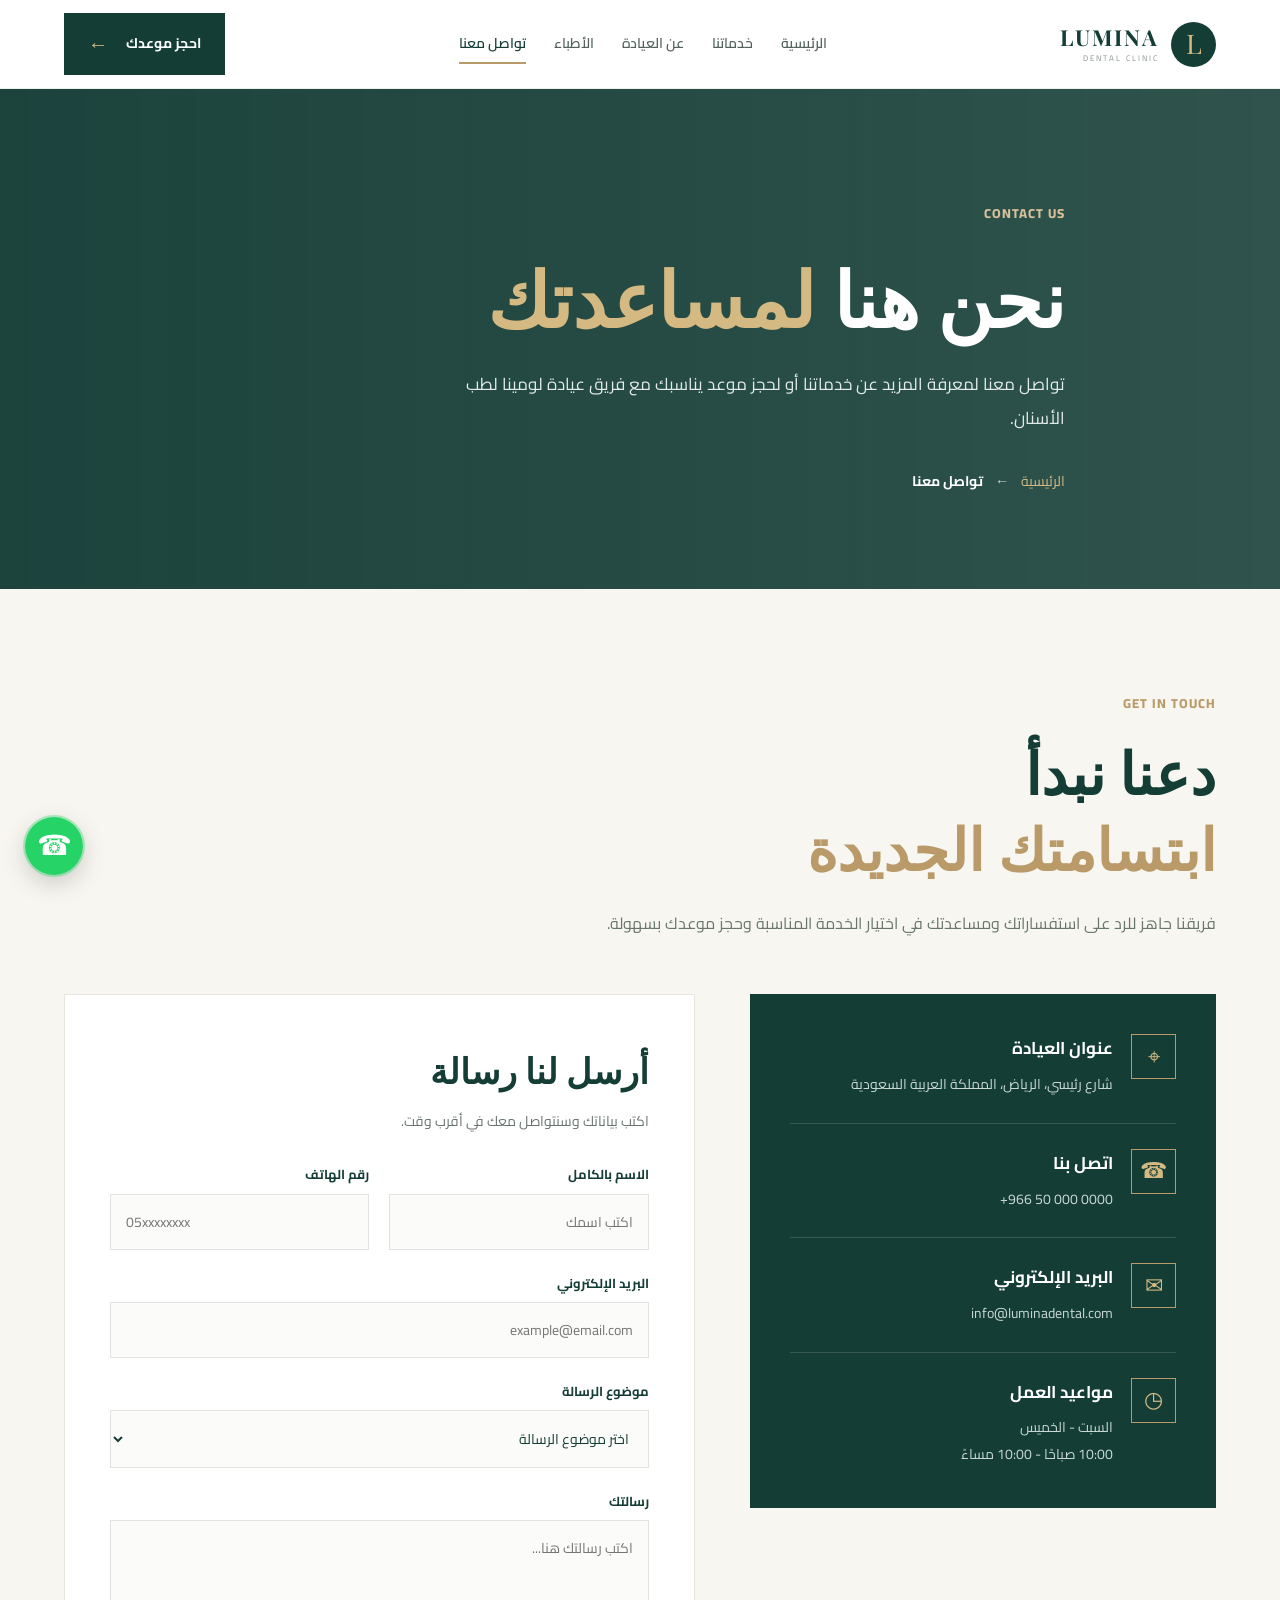
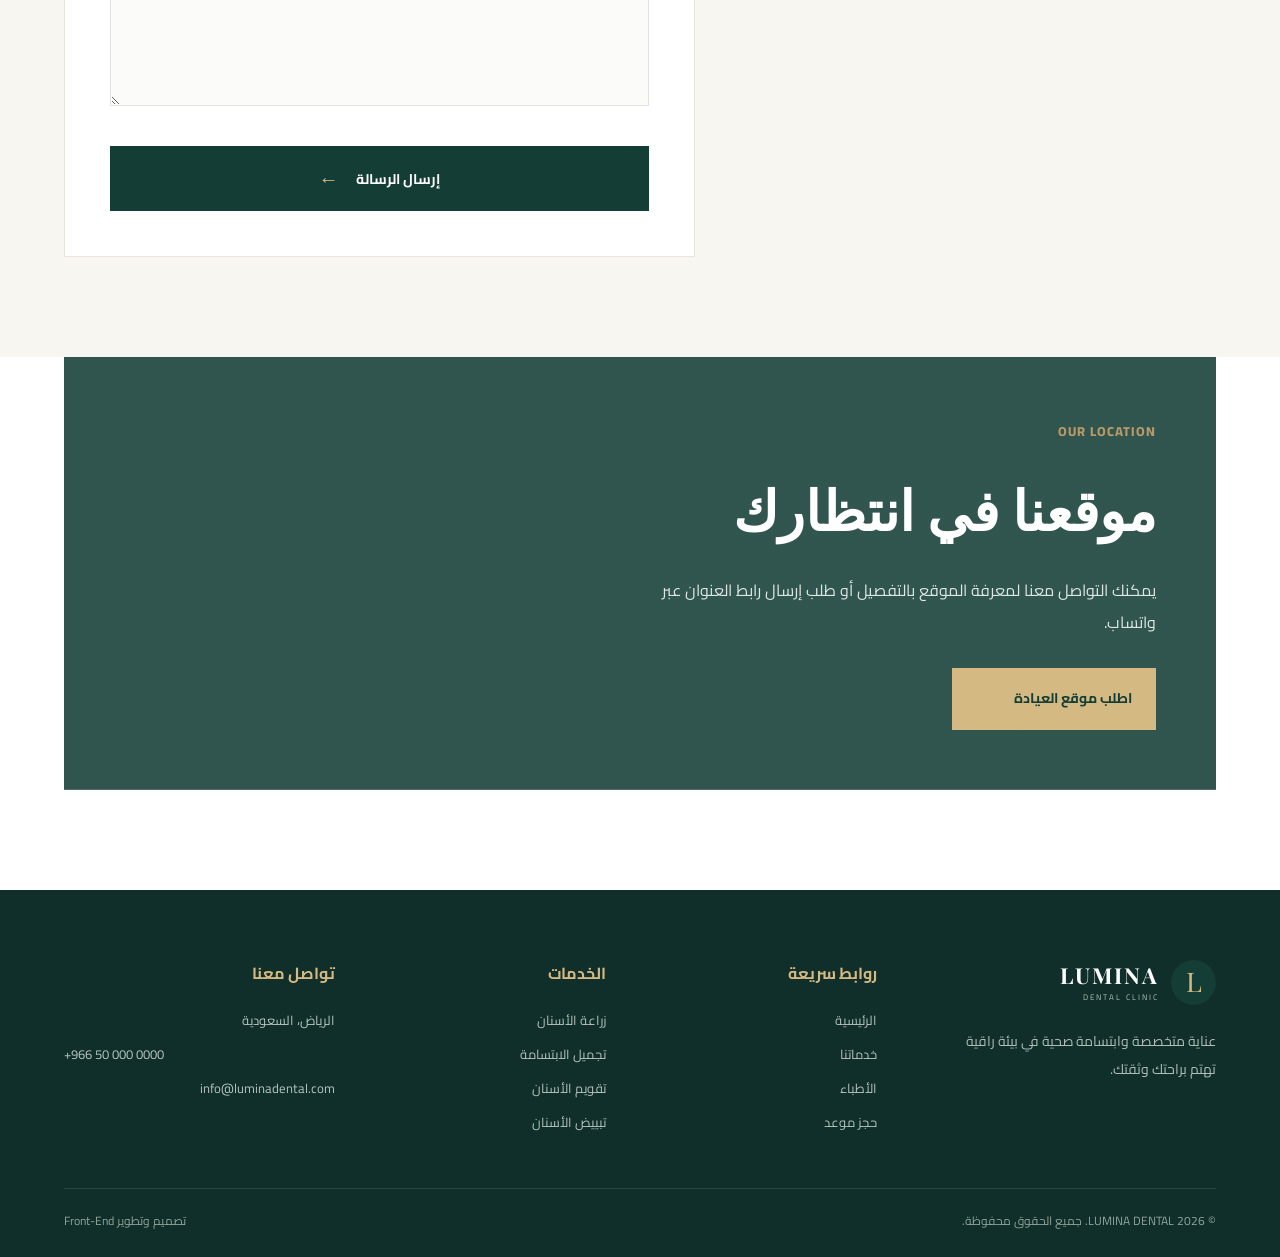
==== contact.html @ 93643d64 "Add files via upload" ====
<!DOCTYPE html>
<html lang="ar" dir="rtl">

<head>
    <meta charset="UTF-8">
    <meta name="viewport" content="width=device-width, initial-scale=1.0">

    <title>تواصل معنا | LUMINA DENTAL</title>

    <link rel="preconnect" href="https://fonts.googleapis.com">
    <link rel="preconnect" href="https://fonts.gstatic.com" crossorigin>

    <link
        href="https://fonts.googleapis.com/css2?family=Cairo:wght@400;500;600;700;800&family=Playfair+Display:wght@500;600;700&display=swap"
        rel="stylesheet">

    <link rel="stylesheet" href="style.css">
</head>

<body>

    <!-- Header -->
    <header class="site-header">
        <div class="container header-content">

            <a href="index.html" class="logo">
                <span class="logo-mark">L</span>

                <span class="logo-text">
                    <strong>LUMINA</strong>
                    <small>DENTAL CLINIC</small>
                </span>
            </a>

            <nav class="main-nav">
                <a href="index.html">الرئيسية</a>
                <a href="services.html">خدماتنا</a>
                <a href="index.html#about">عن العيادة</a>
                <a href="doctors.html">الأطباء</a>
                <a href="contact.html" class="active">تواصل معنا</a>
            </nav>

            <a href="appointment.html" class="header-button">
                احجز موعدك
                <span>←</span>
            </a>

            <button class="menu-toggle" aria-label="فتح القائمة">
                ☰
            </button>

        </div>
    </header>

    <!-- Inner Hero -->
    <section class="inner-hero">
        <div class="container inner-hero-content">

            <span class="eyebrow">CONTACT US</span>

            <h1>
                نحن هنا
                <span>لمساعدتك</span>
            </h1>

            <p>
                تواصل معنا لمعرفة المزيد عن خدماتنا أو لحجز موعد يناسبك
                مع فريق عيادة لومينا لطب الأسنان.
            </p>

            <div class="breadcrumb">
                <a href="index.html">الرئيسية</a>
                <span>←</span>
                <strong>تواصل معنا</strong>
            </div>

        </div>
    </section>

    <!-- Contact Section -->
    <section class="contact-page-section section-padding">
        <div class="container">

            <div class="contact-page-heading">
                <span class="section-label">GET IN TOUCH</span>

                <h2>
                    دعنا نبدأ
                    <span>ابتسامتك الجديدة</span>
                </h2>

                <p>
                    فريقنا جاهز للرد على استفساراتك ومساعدتك في اختيار
                    الخدمة المناسبة وحجز موعدك بسهولة.
                </p>
            </div>

            <div class="contact-page-grid">

                <!-- Contact Information -->
                <div class="contact-page-info">

                    <div class="contact-page-item">
                        <div class="contact-page-icon">⌖</div>

                        <div>
                            <h3>عنوان العيادة</h3>
                            <p>
                                شارع رئيسي، الرياض، المملكة العربية السعودية
                            </p>
                        </div>
                    </div>

                    <div class="contact-page-item">
                        <div class="contact-page-icon">☎</div>

                        <div>
                            <h3>اتصل بنا</h3>
                            <p dir="ltr">
                                +966 50 000 0000
                            </p>
                        </div>
                    </div>

                    <div class="contact-page-item">
                        <div class="contact-page-icon">✉</div>

                        <div>
                            <h3>البريد الإلكتروني</h3>
                            <p>
                                info@luminadental.com
                            </p>
                        </div>
                    </div>

                    <div class="contact-page-item">
                        <div class="contact-page-icon">◷</div>

                        <div>
                            <h3>مواعيد العمل</h3>
                            <p>
                                السبت - الخميس<br>
                                10:00 صباحًا - 10:00 مساءً
                            </p>
                        </div>
                    </div>

                </div>

                <!-- Contact Form -->
                <div class="contact-page-form">

                    <h3>أرسل لنا رسالة</h3>

                    <p>
                        اكتب بياناتك وسنتواصل معك في أقرب وقت.
                    </p>

                    <form id="contactForm">

                        <div class="form-row">
                            <div class="form-group">
                                <label for="contactName">الاسم بالكامل</label>
                                <input
                                    type="text"
                                    id="contactName"
                                    placeholder="اكتب اسمك"
                                    required>
                            </div>

                            <div class="form-group">
                                <label for="contactPhone">رقم الهاتف</label>
                                <input
                                    type="tel"
                                    id="contactPhone"
                                    placeholder="05xxxxxxxx"
                                    required>
                            </div>
                        </div>

                        <div class="form-group">
                            <label for="contactEmail">البريد الإلكتروني</label>
                            <input
                                type="email"
                                id="contactEmail"
                                placeholder="example@email.com">
                        </div>

                        <div class="form-group">
                            <label for="contactSubject">موضوع الرسالة</label>
                            <select id="contactSubject" required>
                                <option value="">اختر موضوع الرسالة</option>
                                <option value="استفسار عام">استفسار عام</option>
                                <option value="حجز موعد">حجز موعد</option>
                                <option value="خدمات العيادة">خدمات العيادة</option>
                                <option value="استفسار عن الأسعار">استفسار عن الأسعار</option>
                            </select>
                        </div>

                        <div class="form-group">
                            <label for="contactMessage">رسالتك</label>
                            <textarea
                                id="contactMessage"
                                rows="6"
                                placeholder="اكتب رسالتك هنا..."
                                required></textarea>
                        </div>

                        <button type="submit" class="primary-button form-submit">
                            إرسال الرسالة
                            <span>←</span>
                        </button>

                        <div id="contactSuccess" class="success-message"></div>

                    </form>

                </div>

            </div>

        </div>
    </section>

    <!-- Map Section -->
    <section class="contact-map-section">
        <div class="container">

            <div class="contact-map-large">
                <div>
                    <span class="section-label">OUR LOCATION</span>
                    <h2>موقعنا في انتظارك</h2>
                    <p>
                        يمكنك التواصل معنا لمعرفة الموقع بالتفصيل
                        أو طلب إرسال رابط العنوان عبر واتساب.
                    </p>

                    <a
                        href="https://wa.me/201000000000"
                        target="_blank"
                        rel="noopener"
                        class="primary-button">
                        اطلب موقع العيادة
                        <span>←</span>
                    </a>
                </div>
            </div>

        </div>
    </section>

    <!-- WhatsApp Button -->
    <a
        href="https://wa.me/201000000000"
        class="whatsapp-float"
        target="_blank"
        rel="noopener"
        aria-label="تواصل معنا عبر واتساب"
        title="تواصل معنا عبر واتساب">
        ☎
    </a>

    <!-- Footer -->
    <footer class="site-footer">
        <div class="container">

            <div class="footer-main">

                <div class="footer-brand">
                    <a href="index.html" class="logo footer-logo">
                        <span class="logo-mark">L</span>

                        <span class="logo-text">
                            <strong>LUMINA</strong>
                            <small>DENTAL CLINIC</small>
                        </span>
                    </a>

                    <p>
                        عناية متخصصة وابتسامة صحية في بيئة راقية
                        تهتم براحتك وثقتك.
                    </p>
                </div>

                <div class="footer-column">
                    <h4>روابط سريعة</h4>
                    <a href="index.html">الرئيسية</a>
                    <a href="services.html">خدماتنا</a>
                    <a href="doctors.html">الأطباء</a>
                    <a href="appointment.html">حجز موعد</a>
                </div>

                <div class="footer-column">
                    <h4>الخدمات</h4>
                    <a href="services.html">زراعة الأسنان</a>
                    <a href="services.html">تجميل الابتسامة</a>
                    <a href="services.html">تقويم الأسنان</a>
                    <a href="services.html">تبييض الأسنان</a>
                </div>

                <div class="footer-column">
                    <h4>تواصل معنا</h4>
                    <p>الرياض، السعودية</p>
                    <p dir="ltr">+966 50 000 0000</p>
                    <p>info@luminadental.com</p>
                </div>

            </div>

            <div class="footer-bottom">
                <p>
                    © 2026 LUMINA DENTAL. جميع الحقوق محفوظة.
                </p>

                <p>
                    تصميم وتطوير Front-End
                </p>
            </div>

        </div>
    </footer>

    <script src="script.js"></script>

</body>
</html>
---- style.css ----
/* =========================
   General Reset
========================= */

* {
    margin: 0;
    padding: 0;
    box-sizing: border-box;
}

html {
    scroll-behavior: smooth;
}

body {
    font-family: "Cairo", sans-serif;
    background: #f8f6f1;
    color: #143d36;
    line-height: 1.7;
}

a {
    text-decoration: none;
    color: inherit;
}

button,
input,
select,
textarea {
    font-family: inherit;
}

img {
    max-width: 100%;
    display: block;
}

.container {
    width: min(1180px, 90%);
    margin: auto;
}

.section-padding {
    padding: 100px 0;
}

.section-label {
    display: inline-block;
    color: #b99a68;
    font-size: 13px;
    font-weight: 800;
    letter-spacing: 1px;
}


/* =========================
   Header
========================= */

.site-header {
    background: #ffffff;
    border-bottom: 1px solid #eeeeea;
    position: sticky;
    top: 0;
    z-index: 1000;
}

.header-content {
    min-height: 88px;
    display: flex;
    align-items: center;
    justify-content: space-between;
    gap: 25px;
}

.logo {
    display: flex;
    align-items: center;
    gap: 12px;
}

.logo-mark {
    width: 45px;
    height: 45px;
    display: flex;
    align-items: center;
    justify-content: center;
    background: #143d36;
    color: #d5b982;
    font-family: "Playfair Display", serif;
    font-size: 27px;
    border-radius: 50%;
}

.logo-text {
    display: flex;
    flex-direction: column;
    line-height: 1.2;
}

.logo-text strong {
    color: #143d36;
    font-family: "Playfair Display", serif;
    font-size: 22px;
    letter-spacing: 2px;
}

.logo-text small {
    color: #8c938e;
    font-size: 8px;
    letter-spacing: 2px;
    margin-top: 4px;
}

.main-nav {
    display: flex;
    align-items: center;
    gap: 28px;
}

.main-nav a {
    color: #53625c;
    font-size: 14px;
    font-weight: 600;
    position: relative;
    transition: 0.3s ease;
}

.main-nav a::after {
    content: "";
    position: absolute;
    right: 0;
    bottom: -8px;
    width: 0;
    height: 2px;
    background: #b99a68;
    transition: 0.3s ease;
}

.main-nav a:hover,
.main-nav a.active {
    color: #143d36;
}

.main-nav a:hover::after,
.main-nav a.active::after {
    width: 100%;
}

.header-button,
.primary-button {
    display: inline-flex;
    align-items: center;
    justify-content: center;
    gap: 18px;
    background: #143d36;
    color: #ffffff;
    padding: 14px 24px;
    font-size: 14px;
    font-weight: 700;
    border: none;
    cursor: pointer;
    transition: 0.3s ease;
}

.header-button span,
.primary-button span {
    color: #d5b982;
    font-size: 20px;
}

.header-button:hover,
.primary-button:hover {
    background: #b99a68;
    color: #143d36;
}

.header-button:hover span,
.primary-button:hover span {
    color: #143d36;
}

.menu-toggle {
    display: none;
    background: none;
    border: none;
    color: #143d36;
    font-size: 28px;
    cursor: pointer;
}


/* =========================
   Hero Home
========================= */

.hero {
    min-height: 700px;
    display: flex;
    align-items: center;
    position: relative;
    overflow: hidden;
    background:
        linear-gradient(
            90deg,
            rgba(248, 246, 241, 0.98) 0%,
            rgba(248, 246, 241, 0.92) 42%,
            rgba(248, 246, 241, 0.25) 100%
        ),
        url("https://images.unsplash.com/photo-1606811971618-4486d14f3f99?auto=format&fit=crop&w=1800&q=85");

    background-size: cover;
    background-position: center;
}

.hero-content {
    max-width: 650px;
    padding: 90px 0;
}

.eyebrow {
    color: #b99a68;
    font-size: 13px;
    font-weight: 800;
    letter-spacing: 1px;
}

.hero h1 {
    font-family: "Playfair Display", serif;
    color: #143d36;
    font-size: clamp(45px, 6vw, 78px);
    font-weight: 600;
    line-height: 1.2;
    margin: 25px 0;
}

.hero h1 span {
    color: #b99a68;
}

.hero p {
    max-width: 520px;
    color: #68736d;
    font-size: 17px;
    line-height: 2;
    margin-bottom: 35px;
}

.hero-buttons {
    display: flex;
    align-items: center;
    gap: 25px;
}

.secondary-button {
    display: inline-flex;
    align-items: center;
    gap: 12px;
    color: #143d36;
    font-weight: 700;
    border-bottom: 1px solid #b99a68;
    padding-bottom: 8px;
}

.secondary-button span {
    color: #b99a68;
    font-size: 20px;
}


/* =========================
   Trust Bar
========================= */

.trust-bar {
    background: #143d36;
    color: #ffffff;
    padding: 25px 0;
}

.trust-content {
    display: grid;
    grid-template-columns: repeat(3, 1fr);
    gap: 25px;
}

.trust-item {
    display: flex;
    align-items: center;
    gap: 15px;
}

.trust-icon {
    width: 42px;
    height: 42px;
    display: flex;
    align-items: center;
    justify-content: center;
    border: 1px solid #b99a68;
    color: #d5b982;
    border-radius: 50%;
}

.trust-item strong {
    display: block;
    font-size: 15px;
}

.trust-item span {
    color: #b7c7c0;
    font-size: 12px;
}


/* =========================
   Home Services
========================= */

.services-section {
    background: #f8f6f1;
}

.section-heading {
    display: flex;
    align-items: flex-end;
    justify-content: space-between;
    gap: 40px;
    margin-bottom: 55px;
}

.section-heading h2 {
    font-family: "Playfair Display", serif;
    font-size: clamp(38px, 5vw, 58px);
    line-height: 1.3;
    font-weight: 600;
    margin-top: 15px;
}

.section-heading h2 span {
    color: #b99a68;
}

.section-heading p {
    max-width: 430px;
    color: #68736d;
    line-height: 2;
}

.services-grid {
    display: grid;
    grid-template-columns: repeat(4, 1fr);
    gap: 22px;
}

.service-card {
    background: #ffffff;
    border: 1px solid #e8e5dd;
    padding: 35px 25px;
    transition: 0.3s ease;
}

.service-card:hover {
    transform: translateY(-8px);
    box-shadow: 0 20px 40px rgba(20, 61, 54, 0.08);
}

.service-icon {
    width: 55px;
    height: 55px;
    display: flex;
    align-items: center;
    justify-content: center;
    background: #edf2ed;
    color: #143d36;
    font-size: 25px;
    margin-bottom: 25px;
}

.service-card h3 {
    color: #143d36;
    font-size: 21px;
    margin-bottom: 15px;
}

.service-card p {
    color: #718078;
    font-size: 14px;
    line-height: 2;
    margin-bottom: 25px;
}

.service-link {
    color: #b99a68;
    font-size: 14px;
    font-weight: 700;
}


/* =========================
   About Section
========================= */

.about-section {
    background: #ffffff;
}

.about-content {
    display: grid;
    grid-template-columns: 1fr 1fr;
    align-items: center;
    gap: 80px;
}

.about-image {
    position: relative;
}

.about-image img {
    width: 100%;
    height: 560px;
    object-fit: cover;
}

.about-badge {
    position: absolute;
    left: -25px;
    bottom: 35px;
    background: #143d36;
    color: #ffffff;
    padding: 25px;
    min-width: 180px;
}

.about-badge strong {
    display: block;
    color: #d5b982;
    font-family: "Playfair Display", serif;
    font-size: 35px;
}

.about-badge span {
    font-size: 12px;
    color: #dce7e2;
}

.about-text h2 {
    font-family: "Playfair Display", serif;
    color: #143d36;
    font-size: clamp(38px, 5vw, 58px);
    line-height: 1.3;
    margin: 18px 0 25px;
}

.about-text h2 span {
    color: #b99a68;
}

.about-text p {
    color: #69766f;
    line-height: 2;
    margin-bottom: 20px;
}

.about-list {
    list-style: none;
    margin: 30px 0;
}

.about-list li {
    position: relative;
    padding-right: 28px;
    margin-bottom: 13px;
    color: #4f5d56;
}

.about-list li::before {
    content: "✓";
    position: absolute;
    right: 0;
    color: #b99a68;
    font-weight: 800;
}


/* =========================
   Doctors Home
========================= */

.doctors-section {
    background: #f8f6f1;
}

.doctors-grid {
    display: grid;
    grid-template-columns: repeat(3, 1fr);
    gap: 28px;
}

.doctor-card {
    background: #ffffff;
    border: 1px solid #e8e5dd;
    overflow: hidden;
    transition: 0.3s ease;
}

.doctor-card:hover {
    transform: translateY(-7px);
    box-shadow: 0 20px 40px rgba(20, 61, 54, 0.08);
}

.doctor-image {
    height: 350px;
    overflow: hidden;
}

.doctor-image img {
    width: 100%;
    height: 100%;
    object-fit: cover;
    transition: 0.5s ease;
}

.doctor-card:hover .doctor-image img {
    transform: scale(1.05);
}

.doctor-info {
    padding: 25px;
}

.doctor-info h3 {
    color: #143d36;
    font-size: 22px;
    margin-bottom: 7px;
}

.doctor-info p {
    color: #b99a68;
    font-size: 13px;
    font-weight: 700;
}


/* =========================
   CTA
========================= */

.cta-section {
    background: #143d36;
    color: #ffffff;
    padding: 85px 0;
}

.cta-content {
    display: flex;
    align-items: center;
    justify-content: space-between;
    gap: 40px;
}

.cta-content h2 {
    font-family: "Playfair Display", serif;
    font-size: clamp(35px, 5vw, 58px);
    line-height: 1.35;
    margin-top: 15px;
}

.cta-content h2 span {
    color: #d5b982;
}

.cta-content .section-label {
    color: #d5b982;
}


/* =========================
   Contact
========================= */

.contact-section {
    background: #ffffff;
}

.contact-content {
    display: grid;
    grid-template-columns: 1fr 1fr;
    gap: 70px;
}

.contact-text h2 {
    font-family: "Playfair Display", serif;
    color: #143d36;
    font-size: clamp(38px, 5vw, 55px);
    line-height: 1.3;
    margin: 18px 0 25px;
}

.contact-text h2 span {
    color: #b99a68;
}

.contact-text p {
    color: #69766f;
    line-height: 2;
}

.contact-details {
    margin-top: 35px;
}

.contact-item {
    display: flex;
    align-items: flex-start;
    gap: 15px;
    margin-bottom: 25px;
}

.contact-item-icon {
    width: 42px;
    height: 42px;
    background: #edf2ed;
    color: #143d36;
    display: flex;
    align-items: center;
    justify-content: center;
}

.contact-item strong {
    display: block;
    color: #143d36;
    margin-bottom: 3px;
}

.contact-item span {
    color: #748079;
    font-size: 14px;
}

.contact-map {
    min-height: 350px;
    background:
        linear-gradient(
            rgba(20, 61, 54, 0.75),
            rgba(20, 61, 54, 0.75)
        ),
        url("https://images.unsplash.com/photo-1519494026892-80bbd2d6fd0d?auto=format&fit=crop&w=1200&q=85");

    background-size: cover;
    background-position: center;
    display: flex;
    align-items: center;
    justify-content: center;
    text-align: center;
    color: #ffffff;
    padding: 30px;
}

.contact-map h3 {
    font-size: 25px;
    margin-bottom: 10px;
}

.contact-map p {
    color: #dce7e2;
}


/* =========================
   Inner Hero
========================= */

.inner-hero {
    background:
        linear-gradient(
            90deg,
            rgba(20, 61, 54, 0.97),
            rgba(20, 61, 54, 0.88)
        ),
        url("https://images.unsplash.com/photo-1606811971618-4486d14f3f99?auto=format&fit=crop&w=1800&q=85");

    background-size: cover;
    background-position: center;
    padding: 110px 0 95px;
    color: #ffffff;
}

.inner-hero-content {
    max-width: 850px;
}

.inner-hero .eyebrow {
    color: #d8c19a;
}

.inner-hero h1 {
    font-family: "Playfair Display", serif;
    font-size: clamp(42px, 6vw, 76px);
    line-height: 1.2;
    font-weight: 600;
    margin: 25px 0;
}

.inner-hero h1 span {
    color: #d5b982;
}

.inner-hero p {
    max-width: 600px;
    color: #e3ebe8;
    font-size: 17px;
    line-height: 2;
}

.breadcrumb {
    display: flex;
    align-items: center;
    gap: 12px;
    margin-top: 35px;
    color: #c9d8d3;
    font-size: 14px;
}

.breadcrumb a {
    color: #d5b982;
}

.breadcrumb strong {
    color: #ffffff;
}


/* =========================
   Services Page
========================= */

.services-intro {
    background: #f8f6f1;
}

.services-intro-content {
    display: flex;
    align-items: flex-end;
    justify-content: space-between;
    gap: 50px;
}

.services-intro-content h2 {
    font-family: "Playfair Display", serif;
    font-size: clamp(38px, 5vw, 58px);
    line-height: 1.3;
    font-weight: 600;
    color: #143d36;
    margin-top: 18px;
}

.services-intro-content h2 span {
    color: #b99a68;
}

.services-intro-content p {
    max-width: 500px;
    color: #69736f;
    line-height: 2;
    font-size: 16px;
}

.services-page-section {
    background: #f8f6f1;
    padding: 0 0 110px;
}

.services-page-grid {
    display: grid;
    grid-template-columns: repeat(2, 1fr);
    gap: 35px;
}

.service-page-card {
    background: #ffffff;
    border: 1px solid #e8e5dd;
    transition: 0.35s ease;
    overflow: hidden;
}

.service-page-card:hover {
    transform: translateY(-8px);
    box-shadow: 0 20px 50px rgba(20, 61, 54, 0.10);
}

.service-page-image {
    height: 270px;
    position: relative;
    overflow: hidden;
}

.service-page-image img {
    width: 100%;
    height: 100%;
    object-fit: cover;
    transition: 0.5s ease;
}

.service-page-card:hover .service-page-image img {
    transform: scale(1.05);
}

.service-number {
    position: absolute;
    top: 20px;
    right: 20px;
    width: 48px;
    height: 48px;
    display: flex;
    align-items: center;
    justify-content: center;
    background: #143d36;
    color: #d5b982;
    font-size: 14px;
    font-weight: 700;
}

.service-page-content {
    padding: 35px;
}

.service-small-label {
    color: #b99a68;
    font-size: 12px;
    font-weight: 700;
    letter-spacing: 1px;
    text-transform: uppercase;
}

.service-page-content h3 {
    color: #143d36;
    font-size: 27px;
    margin: 15px 0;
}

.service-page-content p {
    color: #69736f;
    line-height: 2;
    font-size: 15px;
    margin-bottom: 22px;
}

.service-page-content ul {
    list-style: none;
    padding: 0;
    margin: 0 0 28px;
}

.service-page-content li {
    position: relative;
    padding-right: 22px;
    margin-bottom: 10px;
    color: #4d5a55;
    font-size: 14px;
}

.service-page-content li::before {
    content: "✓";
    position: absolute;
    right: 0;
    color: #b99a68;
    font-weight: 700;
}

.service-page-link {
    display: inline-flex;
    align-items: center;
    gap: 15px;
    color: #143d36;
    font-weight: 700;
    border-bottom: 1px solid #b99a68;
    padding-bottom: 8px;
    transition: 0.3s ease;
}

.service-page-link span {
    font-size: 20px;
    transition: 0.3s ease;
}

.service-page-link:hover {
    color: #b99a68;
}

.service-page-link:hover span {
    transform: translateX(-5px);
}

.services-cta {
    background: #143d36;
    padding: 75px 0;
}

.services-cta-content {
    display: flex;
    align-items: center;
    justify-content: space-between;
    gap: 40px;
}

.services-cta h2 {
    color: #ffffff;
    font-family: "Playfair Display", serif;
    font-size: clamp(35px, 4vw, 52px);
    line-height: 1.35;
    margin-top: 15px;
}

.services-cta h2 span {
    color: #d5b982;
}

.services-cta .section-label {
    color: #d5b982;
}

.services-cta .primary-button {
    flex-shrink: 0;
}


/* =========================
   Doctors Page
========================= */

.doctors-intro {
    background: #f8f6f1;
}

.doctors-intro-content {
    display: flex;
    align-items: flex-end;
    justify-content: space-between;
    gap: 50px;
}

.doctors-intro-content h2 {
    font-family: "Playfair Display", serif;
    color: #143d36;
    font-size: clamp(38px, 5vw, 58px);
    line-height: 1.3;
    margin-top: 18px;
}

.doctors-intro-content h2 span {
    color: #b99a68;
}

.doctors-intro-content p {
    max-width: 500px;
    color: #69736f;
    line-height: 2;
}

.doctors-page-section {
    background: #f8f6f1;
    padding-bottom: 100px;
}

.doctors-page-grid {
    display: grid;
    grid-template-columns: repeat(3, 1fr);
    gap: 30px;
}

.doctor-page-card {
    background: #ffffff;
    border: 1px solid #e8e5dd;
    overflow: hidden;
    transition: 0.35s ease;
}

.doctor-page-card:hover {
    transform: translateY(-8px);
    box-shadow: 0 20px 45px rgba(20, 61, 54, 0.10);
}

.doctor-page-image {
    height: 360px;
    position: relative;
    overflow: hidden;
}

.doctor-page-image img {
    width: 100%;
    height: 100%;
    object-fit: cover;
    transition: 0.5s ease;
}

.doctor-page-card:hover .doctor-page-image img {
    transform: scale(1.05);
}

.doctor-specialty-badge {
    position: absolute;
    right: 20px;
    bottom: 20px;
    background: #143d36;
    color: #d5b982;
    padding: 8px 14px;
    font-size: 12px;
    font-weight: 700;
}

.doctor-page-info {
    padding: 30px;
}

.doctor-page-info h3 {
    color: #143d36;
    font-size: 24px;
    margin-bottom: 8px;
}

.doctor-meta {
    color: #b99a68;
    font-size: 13px;
    font-weight: 700;
    margin-bottom: 18px;
}

.doctor-page-info p {
    color: #69736f;
    font-size: 14px;
    line-height: 2;
    margin-bottom: 22px;
}

.doctor-skills {
    display: flex;
    flex-wrap: wrap;
    gap: 8px;
    margin-bottom: 25px;
}

.doctor-skills span {
    background: #f0f3ee;
    color: #53645c;
    padding: 6px 10px;
    font-size: 11px;
}

.doctor-book-link {
    display: inline-flex;
    align-items: center;
    gap: 15px;
    color: #143d36;
    font-weight: 700;
    border-bottom: 1px solid #b99a68;
    padding-bottom: 8px;
}

.doctor-process-section {
    background: #ffffff;
    padding: 100px 0;
}

.doctor-process-grid {
    display: grid;
    grid-template-columns: repeat(3, 1fr);
    gap: 25px;
}

.process-card {
    border: 1px solid #e8e5dd;
    padding: 30px;
    background: #ffffff;
}

.process-card strong {
    color: #b99a68;
    font-family: "Playfair Display", serif;
    font-size: 35px;
}

.process-card h3 {
    color: #143d36;
    margin: 15px 0;
}

.process-card p {
    color: #69736f;
    font-size: 14px;
    line-height: 2;
}


/* =========================
   Appointment Page
========================= */

.appointment-section {
    background: #f8f6f1;
    padding: 100px 0;
}

.appointment-wrapper {
    display: grid;
    grid-template-columns: 0.8fr 1.2fr;
    gap: 50px;
    align-items: start;
}

.appointment-info {
    background: #143d36;
    color: #ffffff;
    padding: 45px;
}

.appointment-info h2 {
    font-family: "Playfair Display", serif;
    font-size: 43px;
    line-height: 1.35;
    margin: 20px 0;
}

.appointment-info h2 span {
    color: #d5b982;
}

.appointment-info p {
    color: #d5e0db;
    line-height: 2;
    font-size: 14px;
}

.appointment-info-list {
    list-style: none;
    margin-top: 35px;
}

.appointment-info-list li {
    display: flex;
    gap: 12px;
    align-items: flex-start;
    margin-bottom: 18px;
    color: #dce7e2;
    font-size: 14px;
}

.appointment-info-list li::before {
    content: "✓";
    color: #d5b982;
    font-weight: 800;
}

.appointment-form-box {
    background: #ffffff;
    padding: 45px;
    border: 1px solid #e8e5dd;
}

.appointment-form-box h2 {
    color: #143d36;
    font-family: "Playfair Display", serif;
    font-size: 35px;
    margin-bottom: 10px;
}

.appointment-form-box > p {
    color: #69736f;
    font-size: 14px;
    margin-bottom: 30px;
}

.form-group {
    margin-bottom: 22px;
}

.form-group label {
    display: block;
    color: #143d36;
    font-size: 13px;
    font-weight: 700;
    margin-bottom: 8px;
}

.form-group input,
.form-group select,
.form-group textarea {
    width: 100%;
    border: 1px solid #dfe4de;
    background: #fbfcfa;
    color: #143d36;
    padding: 14px 15px;
    outline: none;
    font-size: 14px;
    transition: 0.3s ease;
}

.form-group input:focus,
.form-group select:focus,
.form-group textarea:focus {
    border-color: #b99a68;
    background: #ffffff;
}

.form-group textarea {
    resize: vertical;
}

.form-row {
    display: grid;
    grid-template-columns: 1fr 1fr;
    gap: 20px;
}

.form-submit {
    width: 100%;
    margin-top: 10px;
}

.success-message {
    display: none;
    background: #e7f4e9;
    color: #28723d;
    border: 1px solid #b9dfc0;
    padding: 15px;
    margin-top: 20px;
    font-size: 14px;
    text-align: center;
}


/* =========================
   Footer
========================= */

.site-footer {
    background: #102f2a;
    color: #ffffff;
    padding: 70px 0 25px;
}

.footer-main {
    display: grid;
    grid-template-columns: 1.3fr 1fr 1fr 1.2fr;
    gap: 45px;
    padding-bottom: 55px;
}

.footer-logo .logo-text strong {
    color: #ffffff;
}

.footer-logo .logo-text small {
    color: #aebeb7;
}

.footer-brand p {
    color: #aebeb7;
    font-size: 14px;
    line-height: 2;
    margin-top: 22px;
    max-width: 250px;
}

.footer-column {
    display: flex;
    flex-direction: column;
    gap: 12px;
}

.footer-column h4 {
    color: #d5b982;
    font-size: 16px;
    margin-bottom: 10px;
}

.footer-column a,
.footer-column p {
    color: #b4c3bd;
    font-size: 13px;
    transition: 0.3s ease;
}

.footer-column a:hover {
    color: #ffffff;
    padding-right: 5px;
}

.footer-bottom {
    border-top: 1px solid rgba(255, 255, 255, 0.12);
    padding-top: 22px;
    display: flex;
    justify-content: space-between;
    gap: 20px;
}

.footer-bottom p {
    color: #8fa39a;
    font-size: 12px;
}


/* =========================
   Responsive Tablet
========================= */

@media (max-width: 1050px) {

    .main-nav {
        gap: 17px;
    }

    .header-button {
        padding: 12px 17px;
    }

    .services-grid {
        grid-template-columns: repeat(2, 1fr);
    }

    .footer-main {
        grid-template-columns: repeat(2, 1fr);
    }

}


/* =========================
   Responsive Mobile
========================= */

@media (max-width: 900px) {

    .header-content {
        min-height: 75px;
    }

    .main-nav {
        display: none;
        position: absolute;
        top: 75px;
        right: 5%;
        left: 5%;
        background: #ffffff;
        border: 1px solid #e8e5dd;
        padding: 25px;
        flex-direction: column;
        align-items: stretch;
        gap: 20px;
        box-shadow: 0 15px 35px rgba(20, 61, 54, 0.08);
    }

    .main-nav.show {
        display: flex;
    }

    .main-nav a::after {
        display: none;
    }

    .menu-toggle {
        display: block;
    }

    .header-button {
        display: none;
    }

    .hero {
        min-height: 650px;
        background:
            linear-gradient(
                90deg,
                rgba(248, 246, 241, 0.97),
                rgba(248, 246, 241, 0.80)
            ),
            url("https://images.unsplash.com/photo-1606811971618-4486d14f3f99?auto=format&fit=crop&w=1200&q=85");

        background-size: cover;
        background-position: center;
    }

    .hero-content {
        padding: 70px 0;
    }

    .trust-content {
        grid-template-columns: 1fr;
    }

    .section-heading {
        flex-direction: column;
        align-items: flex-start;
    }

    .about-content,
    .contact-content,
    .appointment-wrapper {
        grid-template-columns: 1fr;
        gap: 40px;
    }

    .about-image img {
        height: 420px;
    }

    .about-badge {
        left: 20px;
    }

    .doctors-grid,
    .doctors-page-grid,
    .doctor-process-grid {
        grid-template-columns: 1fr;
    }

    .doctor-image,
    .doctor-page-image {
        height: 390px;
    }

    .cta-content,
    .services-cta-content,
    .services-intro-content,
    .doctors-intro-content {
        flex-direction: column;
        align-items: flex-start;
    }

    .footer-main {
        grid-template-columns: 1fr 1fr;
    }

}


/* =========================
   Responsive Small Mobile
========================= */

@media (max-width: 600px) {

    .container {
        width: min(92%, 1180px);
    }

    .section-padding {
        padding: 70px 0;
    }

    .logo-mark {
        width: 39px;
        height: 39px;
        font-size: 23px;
    }

    .logo-text strong {
        font-size: 18px;
    }

    .logo-text small {
        font-size: 7px;
    }

    .hero h1 {
        font-size: 43px;
    }

    .hero p {
        font-size: 15px;
    }

    .hero-buttons {
        flex-direction: column;
        align-items: flex-start;
    }

    .services-grid {
        grid-template-columns: 1fr;
    }

    .service-card {
        padding: 30px;
    }

    .inner-hero {
        padding: 80px 0 70px;
    }

    .inner-hero h1 {
        font-size: 42px;
    }

    .services-page-grid {
        grid-template-columns: 1fr;
    }

    .service-page-image {
        height: 230px;
    }

    .service-page-content {
        padding: 25px;
    }

    .service-page-content h3 {
        font-size: 24px;
    }

    .appointment-info,
    .appointment-form-box {
        padding: 25px;
    }

    .appointment-info h2 {
        font-size: 35px;
    }

    .form-row {
        grid-template-columns: 1fr;
        gap: 0;
    }

    .footer-main {
        grid-template-columns: 1fr;
        gap: 35px;
    }

    .footer-bottom {
        flex-direction: column;
    }

} 
/* =========================
   Floating WhatsApp Button
========================= */

.whatsapp-float {
    position: fixed;
    left: 25px;
    bottom: 25px;
    width: 58px;
    height: 58px;
    display: flex;
    align-items: center;
    justify-content: center;
    background: #25d366;
    color: #ffffff;
    border-radius: 50%;
    font-size: 28px;
    text-decoration: none;
    box-shadow: 0 8px 25px rgba(0, 0, 0, 0.18);
    z-index: 9999;
    transition: 0.3s ease;
}

.whatsapp-float:hover {
    transform: translateY(-5px) scale(1.05);
    background: #1ebe5d;
    color: #ffffff;
}

.whatsapp-float::before {
    content: "";
    position: absolute;
    width: 100%;
    height: 100%;
    border: 2px solid rgba(37, 211, 102, 0.35);
    border-radius: 50%;
    animation: whatsappPulse 2s infinite;
}

@keyframes whatsappPulse {
    0% {
        transform: scale(1);
        opacity: 1;
    }

    70% {
        transform: scale(1.35);
        opacity: 0;
    }

    100% {
        transform: scale(1.35);
        opacity: 0;
    }
}

@media (max-width: 600px) {
    .whatsapp-float {
        left: 18px;
        bottom: 18px;
        width: 52px;
        height: 52px;
        font-size: 24px;
    }
} 
/* =========================
   Contact Page
========================= */

.contact-page-section {
    background: #f8f6f1;
}

.contact-page-heading {
    max-width: 650px;
    margin-bottom: 55px;
}

.contact-page-heading h2 {
    color: #143d36;
    font-family: "Playfair Display", serif;
    font-size: clamp(38px, 5vw, 58px);
    line-height: 1.3;
    margin: 18px 0 22px;
}

.contact-page-heading h2 span {
    color: #b99a68;
    display: block;
}

.contact-page-heading p {
    color: #69766f;
    line-height: 2;
    font-size: 16px;
}

.contact-page-grid {
    display: grid;
    grid-template-columns: 0.85fr 1.15fr;
    gap: 55px;
    align-items: start;
}

.contact-page-info {
    background: #143d36;
    padding: 40px;
}

.contact-page-item {
    display: flex;
    align-items: flex-start;
    gap: 18px;
    padding-bottom: 25px;
    margin-bottom: 25px;
    border-bottom: 1px solid rgba(255, 255, 255, 0.14);
}

.contact-page-item:last-child {
    border-bottom: none;
    margin-bottom: 0;
    padding-bottom: 0;
}

.contact-page-icon {
    width: 45px;
    height: 45px;
    flex-shrink: 0;
    display: flex;
    align-items: center;
    justify-content: center;
    border: 1px solid #b99a68;
    color: #d5b982;
    font-size: 22px;
}

.contact-page-item h3 {
    color: #ffffff;
    font-size: 17px;
    margin-bottom: 8px;
}

.contact-page-item p {
    color: #c9d8d3;
    font-size: 14px;
    line-height: 1.9;
}

.contact-page-form {
    background: #ffffff;
    border: 1px solid #e8e5dd;
    padding: 45px;
}

.contact-page-form h3 {
    color: #143d36;
    font-family: "Playfair Display", serif;
    font-size: 35px;
    margin-bottom: 10px;
}

.contact-page-form > p {
    color: #69736f;
    font-size: 14px;
    margin-bottom: 30px;
}

.contact-map-section {
    background: #ffffff;
    padding: 0 0 100px;
}

.contact-map-large {
    min-height: 350px;
    display: flex;
    align-items: center;
    padding: 60px;
    background:
        linear-gradient(
            rgba(20, 61, 54, 0.88),
            rgba(20, 61, 54, 0.88)
        ),
        url("https://images.unsplash.com/photo-1519494026892-80bbd2d6fd0d?auto=format&fit=crop&w=1400&q=85");
    background-size: cover;
    background-position: center;
}

.contact-map-large h2 {
    color: #ffffff;
    font-family: "Playfair Display", serif;
    font-size: clamp(35px, 5vw, 55px);
    margin: 18px 0;
}

.contact-map-large p {
    color: #dce7e2;
    line-height: 2;
    max-width: 500px;
    margin-bottom: 30px;
}

.contact-map-large .primary-button {
    background: #d5b982;
    color: #143d36;
}

.contact-map-large .primary-button:hover {
    background: #ffffff;
}
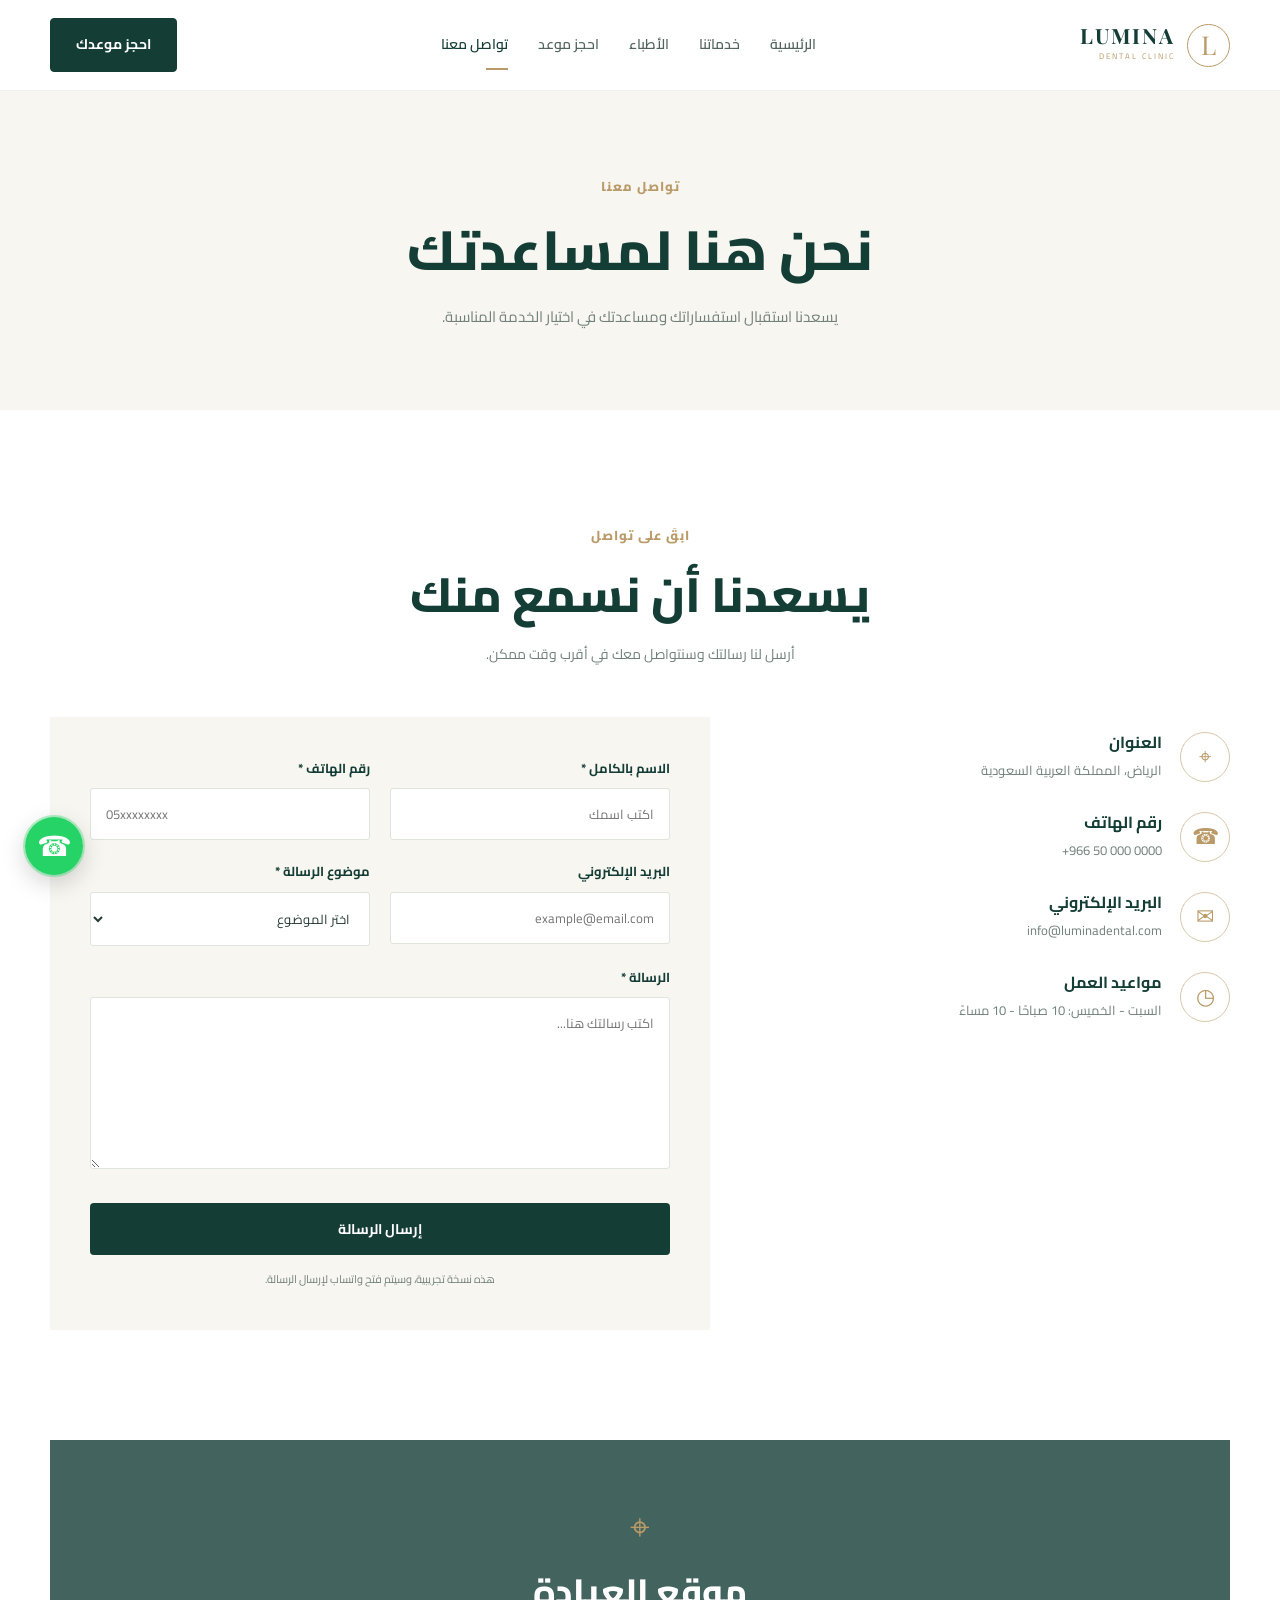
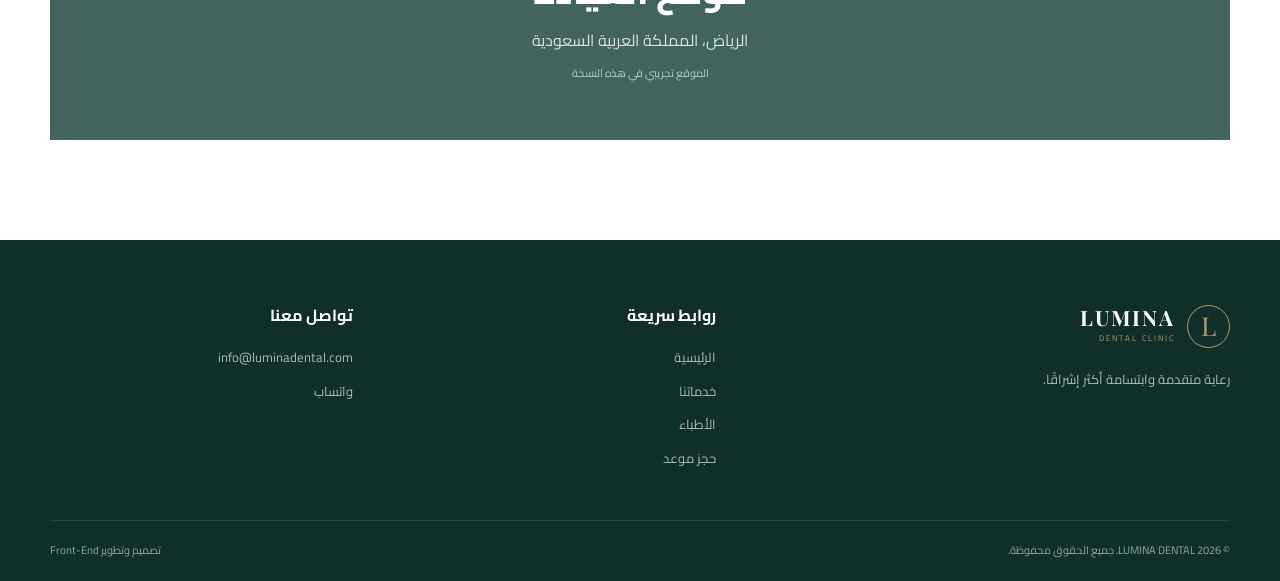
==== commit 9902387b: "Add files via upload" ====
--- a/contact.html
+++ b/contact.html
@@ -1,6 +1,5 @@
 <!DOCTYPE html>
 <html lang="ar" dir="rtl">
-
 <head>
     <meta charset="UTF-8">
     <meta name="viewport" content="width=device-width, initial-scale=1.0">
@@ -10,317 +9,239 @@
     <link rel="preconnect" href="https://fonts.googleapis.com">
     <link rel="preconnect" href="https://fonts.gstatic.com" crossorigin>
 
-    <link
-        href="https://fonts.googleapis.com/css2?family=Cairo:wght@400;500;600;700;800&family=Playfair+Display:wght@500;600;700&display=swap"
-        rel="stylesheet">
+    <link href="https://fonts.googleapis.com/css2?family=Cairo:wght@400;500;600;700;800&family=Playfair+Display:wght@600;700&display=swap" rel="stylesheet">
 
     <link rel="stylesheet" href="style.css">
 </head>
-
 <body>
 
-    <!-- Header -->
-    <header class="site-header">
-        <div class="container header-content">
-
-            <a href="index.html" class="logo">
+<header class="site-header">
+    <div class="container header-content">
+
+        <a href="index.html" class="logo">
+            <span class="logo-mark">L</span>
+            <span>
+                <strong>LUMINA</strong>
+                <small>DENTAL CLINIC</small>
+            </span>
+        </a>
+
+        <button class="menu-toggle" aria-label="فتح القائمة">☰</button>
+
+        <nav class="main-nav">
+            <a href="index.html">الرئيسية</a>
+            <a href="services.html">خدماتنا</a>
+            <a href="doctors.html">الأطباء</a>
+            <a href="appointment.html">احجز موعد</a>
+            <a href="contact.html" class="active">تواصل معنا</a>
+        </nav>
+
+        <a href="appointment.html" class="header-button">احجز موعدك</a>
+
+    </div>
+</header>
+
+<main>
+
+    <section class="inner-hero">
+        <div class="container">
+            <span class="eyebrow">تواصل معنا</span>
+            <h1>نحن هنا لمساعدتك</h1>
+            <p>يسعدنا استقبال استفساراتك ومساعدتك في اختيار الخدمة المناسبة.</p>
+        </div>
+    </section>
+
+    <section class="section contact-page-section">
+        <div class="container">
+
+            <div class="contact-page-heading">
+                <span class="eyebrow">ابقَ على تواصل</span>
+                <h2>يسعدنا أن نسمع منك</h2>
+                <p>
+                    أرسل لنا رسالتك وسنتواصل معك في أقرب وقت ممكن.
+                </p>
+            </div>
+
+            <div class="contact-page-grid">
+
+                <div class="contact-page-info">
+
+                    <div class="contact-page-item">
+                        <div class="contact-page-icon">⌖</div>
+                        <div>
+                            <h3>العنوان</h3>
+                            <p>الرياض، المملكة العربية السعودية</p>
+                        </div>
+                    </div>
+
+                    <div class="contact-page-item">
+                        <div class="contact-page-icon">☎</div>
+                        <div>
+                            <h3>رقم الهاتف</h3>
+                            <p dir="ltr">+966 50 000 0000</p>
+                        </div>
+                    </div>
+
+                    <div class="contact-page-item">
+                        <div class="contact-page-icon">✉</div>
+                        <div>
+                            <h3>البريد الإلكتروني</h3>
+                            <p>info@luminadental.com</p>
+                        </div>
+                    </div>
+
+                    <div class="contact-page-item">
+                        <div class="contact-page-icon">◷</div>
+                        <div>
+                            <h3>مواعيد العمل</h3>
+                            <p>السبت - الخميس: 10 صباحًا - 10 مساءً</p>
+                        </div>
+                    </div>
+
+                </div>
+
+                <div class="contact-page-form">
+
+                    <form id="contactForm">
+
+                        <div class="form-row">
+
+                            <div class="form-group">
+                                <label for="contactName">الاسم بالكامل *</label>
+                                <input
+                                    type="text"
+                                    id="contactName"
+                                    placeholder="اكتب اسمك"
+                                    required
+                                >
+                            </div>
+
+                            <div class="form-group">
+                                <label for="contactPhone">رقم الهاتف *</label>
+                                <input
+                                    type="tel"
+                                    id="contactPhone"
+                                    placeholder="05xxxxxxxx"
+                                    required
+                                >
+                            </div>
+
+                        </div>
+
+                        <div class="form-row">
+
+                            <div class="form-group">
+                                <label for="contactEmail">البريد الإلكتروني</label>
+                                <input
+                                    type="email"
+                                    id="contactEmail"
+                                    placeholder="example@email.com"
+                                >
+                            </div>
+
+                            <div class="form-group">
+                                <label for="contactSubject">موضوع الرسالة *</label>
+                                <select id="contactSubject" required>
+                                    <option value="">اختر الموضوع</option>
+                                    <option value="استفسار عن خدمة">استفسار عن خدمة</option>
+                                    <option value="استفسار عن الأسعار">استفسار عن الأسعار</option>
+                                    <option value="طلب حجز">طلب حجز</option>
+                                    <option value="أخرى">أخرى</option>
+                                </select>
+                            </div>
+
+                        </div>
+
+                        <div class="form-group">
+                            <label for="contactMessage">الرسالة *</label>
+                            <textarea
+                                id="contactMessage"
+                                rows="6"
+                                placeholder="اكتب رسالتك هنا..."
+                                required
+                            ></textarea>
+                        </div>
+
+                        <button type="submit" class="primary-button form-submit">
+                            إرسال الرسالة
+                        </button>
+
+                        <div id="contactSuccess" class="form-message"></div>
+
+                        <p class="form-disclaimer">
+                            هذه نسخة تجريبية، وسيتم فتح واتساب لإرسال الرسالة.
+                        </p>
+
+                    </form>
+
+                </div>
+
+            </div>
+
+        </div>
+    </section>
+
+    <section class="contact-map-section">
+        <div class="container">
+            <div class="contact-map-large">
+                <div>
+                    <span class="map-pin">⌖</span>
+                    <h2>موقع العيادة</h2>
+                    <p>الرياض، المملكة العربية السعودية</p>
+                    <span class="map-note">الموقع تجريبي في هذه النسخة</span>
+                </div>
+            </div>
+        </div>
+    </section>
+
+</main>
+
+<a
+    class="whatsapp-float"
+    href="https://wa.me/201000000000"
+    target="_blank"
+    aria-label="تواصل معنا عبر واتساب"
+>
+    ☎
+</a>
+
+<footer class="site-footer">
+    <div class="container footer-grid">
+
+        <div class="footer-brand">
+            <a href="index.html" class="logo footer-logo">
                 <span class="logo-mark">L</span>
-
-                <span class="logo-text">
+                <span>
                     <strong>LUMINA</strong>
                     <small>DENTAL CLINIC</small>
                 </span>
             </a>
 
-            <nav class="main-nav">
-                <a href="index.html">الرئيسية</a>
-                <a href="services.html">خدماتنا</a>
-                <a href="index.html#about">عن العيادة</a>
-                <a href="doctors.html">الأطباء</a>
-                <a href="contact.html" class="active">تواصل معنا</a>
-            </nav>
-
-            <a href="appointment.html" class="header-button">
-                احجز موعدك
-                <span>←</span>
-            </a>
-
-            <button class="menu-toggle" aria-label="فتح القائمة">
-                ☰
-            </button>
-
-        </div>
-    </header>
-
-    <!-- Inner Hero -->
-    <section class="inner-hero">
-        <div class="container inner-hero-content">
-
-            <span class="eyebrow">CONTACT US</span>
-
-            <h1>
-                نحن هنا
-                <span>لمساعدتك</span>
-            </h1>
-
-            <p>
-                تواصل معنا لمعرفة المزيد عن خدماتنا أو لحجز موعد يناسبك
-                مع فريق عيادة لومينا لطب الأسنان.
-            </p>
-
-            <div class="breadcrumb">
-                <a href="index.html">الرئيسية</a>
-                <span>←</span>
-                <strong>تواصل معنا</strong>
-            </div>
-
-        </div>
-    </section>
-
-    <!-- Contact Section -->
-    <section class="contact-page-section section-padding">
-        <div class="container">
-
-            <div class="contact-page-heading">
-                <span class="section-label">GET IN TOUCH</span>
-
-                <h2>
-                    دعنا نبدأ
-                    <span>ابتسامتك الجديدة</span>
-                </h2>
-
-                <p>
-                    فريقنا جاهز للرد على استفساراتك ومساعدتك في اختيار
-                    الخدمة المناسبة وحجز موعدك بسهولة.
-                </p>
-            </div>
-
-            <div class="contact-page-grid">
-
-                <!-- Contact Information -->
-                <div class="contact-page-info">
-
-                    <div class="contact-page-item">
-                        <div class="contact-page-icon">⌖</div>
-
-                        <div>
-                            <h3>عنوان العيادة</h3>
-                            <p>
-                                شارع رئيسي، الرياض، المملكة العربية السعودية
-                            </p>
-                        </div>
-                    </div>
-
-                    <div class="contact-page-item">
-                        <div class="contact-page-icon">☎</div>
-
-                        <div>
-                            <h3>اتصل بنا</h3>
-                            <p dir="ltr">
-                                +966 50 000 0000
-                            </p>
-                        </div>
-                    </div>
-
-                    <div class="contact-page-item">
-                        <div class="contact-page-icon">✉</div>
-
-                        <div>
-                            <h3>البريد الإلكتروني</h3>
-                            <p>
-                                info@luminadental.com
-                            </p>
-                        </div>
-                    </div>
-
-                    <div class="contact-page-item">
-                        <div class="contact-page-icon">◷</div>
-
-                        <div>
-                            <h3>مواعيد العمل</h3>
-                            <p>
-                                السبت - الخميس<br>
-                                10:00 صباحًا - 10:00 مساءً
-                            </p>
-                        </div>
-                    </div>
-
-                </div>
-
-                <!-- Contact Form -->
-                <div class="contact-page-form">
-
-                    <h3>أرسل لنا رسالة</h3>
-
-                    <p>
-                        اكتب بياناتك وسنتواصل معك في أقرب وقت.
-                    </p>
-
-                    <form id="contactForm">
-
-                        <div class="form-row">
-                            <div class="form-group">
-                                <label for="contactName">الاسم بالكامل</label>
-                                <input
-                                    type="text"
-                                    id="contactName"
-                                    placeholder="اكتب اسمك"
-                                    required>
-                            </div>
-
-                            <div class="form-group">
-                                <label for="contactPhone">رقم الهاتف</label>
-                                <input
-                                    type="tel"
-                                    id="contactPhone"
-                                    placeholder="05xxxxxxxx"
-                                    required>
-                            </div>
-                        </div>
-
-                        <div class="form-group">
-                            <label for="contactEmail">البريد الإلكتروني</label>
-                            <input
-                                type="email"
-                                id="contactEmail"
-                                placeholder="example@email.com">
-                        </div>
-
-                        <div class="form-group">
-                            <label for="contactSubject">موضوع الرسالة</label>
-                            <select id="contactSubject" required>
-                                <option value="">اختر موضوع الرسالة</option>
-                                <option value="استفسار عام">استفسار عام</option>
-                                <option value="حجز موعد">حجز موعد</option>
-                                <option value="خدمات العيادة">خدمات العيادة</option>
-                                <option value="استفسار عن الأسعار">استفسار عن الأسعار</option>
-                            </select>
-                        </div>
-
-                        <div class="form-group">
-                            <label for="contactMessage">رسالتك</label>
-                            <textarea
-                                id="contactMessage"
-                                rows="6"
-                                placeholder="اكتب رسالتك هنا..."
-                                required></textarea>
-                        </div>
-
-                        <button type="submit" class="primary-button form-submit">
-                            إرسال الرسالة
-                            <span>←</span>
-                        </button>
-
-                        <div id="contactSuccess" class="success-message"></div>
-
-                    </form>
-
-                </div>
-
-            </div>
-
-        </div>
-    </section>
-
-    <!-- Map Section -->
-    <section class="contact-map-section">
-        <div class="container">
-
-            <div class="contact-map-large">
-                <div>
-                    <span class="section-label">OUR LOCATION</span>
-                    <h2>موقعنا في انتظارك</h2>
-                    <p>
-                        يمكنك التواصل معنا لمعرفة الموقع بالتفصيل
-                        أو طلب إرسال رابط العنوان عبر واتساب.
-                    </p>
-
-                    <a
-                        href="https://wa.me/201000000000"
-                        target="_blank"
-                        rel="noopener"
-                        class="primary-button">
-                        اطلب موقع العيادة
-                        <span>←</span>
-                    </a>
-                </div>
-            </div>
-
-        </div>
-    </section>
-
-    <!-- WhatsApp Button -->
-    <a
-        href="https://wa.me/201000000000"
-        class="whatsapp-float"
-        target="_blank"
-        rel="noopener"
-        aria-label="تواصل معنا عبر واتساب"
-        title="تواصل معنا عبر واتساب">
-        ☎
-    </a>
-
-    <!-- Footer -->
-    <footer class="site-footer">
-        <div class="container">
-
-            <div class="footer-main">
-
-                <div class="footer-brand">
-                    <a href="index.html" class="logo footer-logo">
-                        <span class="logo-mark">L</span>
-
-                        <span class="logo-text">
-                            <strong>LUMINA</strong>
-                            <small>DENTAL CLINIC</small>
-                        </span>
-                    </a>
-
-                    <p>
-                        عناية متخصصة وابتسامة صحية في بيئة راقية
-                        تهتم براحتك وثقتك.
-                    </p>
-                </div>
-
-                <div class="footer-column">
-                    <h4>روابط سريعة</h4>
-                    <a href="index.html">الرئيسية</a>
-                    <a href="services.html">خدماتنا</a>
-                    <a href="doctors.html">الأطباء</a>
-                    <a href="appointment.html">حجز موعد</a>
-                </div>
-
-                <div class="footer-column">
-                    <h4>الخدمات</h4>
-                    <a href="services.html">زراعة الأسنان</a>
-                    <a href="services.html">تجميل الابتسامة</a>
-                    <a href="services.html">تقويم الأسنان</a>
-                    <a href="services.html">تبييض الأسنان</a>
-                </div>
-
-                <div class="footer-column">
-                    <h4>تواصل معنا</h4>
-                    <p>الرياض، السعودية</p>
-                    <p dir="ltr">+966 50 000 0000</p>
-                    <p>info@luminadental.com</p>
-                </div>
-
-            </div>
-
-            <div class="footer-bottom">
-                <p>
-                    © 2026 LUMINA DENTAL. جميع الحقوق محفوظة.
-                </p>
-
-                <p>
-                    تصميم وتطوير Front-End
-                </p>
-            </div>
-
-        </div>
-    </footer>
-
-    <script src="script.js"></script>
-
+            <p>رعاية متقدمة وابتسامة أكثر إشراقًا.</p>
+        </div>
+
+        <div class="footer-column">
+            <h3>روابط سريعة</h3>
+            <a href="index.html">الرئيسية</a>
+            <a href="services.html">خدماتنا</a>
+            <a href="doctors.html">الأطباء</a>
+            <a href="appointment.html">حجز موعد</a>
+        </div>
+
+        <div class="footer-column">
+            <h3>تواصل معنا</h3>
+            <a href="mailto:info@luminadental.com">info@luminadental.com</a>
+            <a href="https://wa.me/201000000000" target="_blank">واتساب</a>
+        </div>
+
+    </div>
+
+    <div class="container footer-bottom">
+        <p>© 2026 LUMINA DENTAL. جميع الحقوق محفوظة.</p>
+        <p>تصميم وتطوير Front-End</p>
+    </div>
+</footer>
+
+<script src="script.js"></script>
 </body>
 </html>
--- a/style.css
+++ b/style.css
@@ -1,6 +1,14 @@
-/* =========================
-   General Reset
-========================= */
+:root {
+    --dark-green: #143d36;
+    --green: #1d574b;
+    --gold: #b99a68;
+    --cream: #f8f6f1;
+    --white: #ffffff;
+    --text: #263b36;
+    --muted: #71807b;
+    --border: #e5e8e2;
+    --shadow: 0 20px 60px rgba(20, 61, 54, 0.08);
+}
 
 * {
     margin: 0;
@@ -14,14 +22,20 @@
 
 body {
     font-family: "Cairo", sans-serif;
-    background: #f8f6f1;
-    color: #143d36;
-    line-height: 1.7;
+    background: var(--white);
+    color: var(--text);
+    line-height: 1.8;
 }
 
 a {
     text-decoration: none;
     color: inherit;
+}
+
+img {
+    display: block;
+    width: 100%;
+    object-fit: cover;
 }
 
 button,
@@ -31,121 +45,132 @@
     font-family: inherit;
 }
 
-img {
-    max-width: 100%;
-    display: block;
+button {
+    cursor: pointer;
 }
 
 .container {
-    width: min(1180px, 90%);
-    margin: auto;
-}
-
-.section-padding {
-    padding: 100px 0;
-}
-
-.section-label {
+    width: min(1180px, calc(100% - 40px));
+    margin: 0 auto;
+}
+
+.section {
+    padding: 110px 0;
+}
+
+.eyebrow {
     display: inline-block;
-    color: #b99a68;
+    color: var(--gold);
     font-size: 13px;
     font-weight: 800;
     letter-spacing: 1px;
-}
-
+    margin-bottom: 15px;
+}
+
+h1,
+h2,
+h3 {
+    line-height: 1.35;
+}
+
+h1,
+h2 {
+    font-weight: 800;
+}
+
+h2 {
+    font-size: clamp(30px, 4vw, 48px);
+}
+
+p {
+    color: var(--muted);
+}
 
 /* =========================
    Header
 ========================= */
 
 .site-header {
-    background: #ffffff;
-    border-bottom: 1px solid #eeeeea;
-    position: sticky;
-    top: 0;
+    background: rgba(255, 255, 255, 0.96);
+    border-bottom: 1px solid #f0f1ed;
+    position: relative;
     z-index: 1000;
 }
 
 .header-content {
-    min-height: 88px;
+    min-height: 90px;
     display: flex;
     align-items: center;
     justify-content: space-between;
-    gap: 25px;
+    gap: 30px;
 }
 
 .logo {
-    display: flex;
+    display: inline-flex;
     align-items: center;
     gap: 12px;
+    color: var(--dark-green);
 }
 
 .logo-mark {
-    width: 45px;
-    height: 45px;
+    width: 43px;
+    height: 43px;
+    border: 1px solid var(--gold);
+    border-radius: 50%;
     display: flex;
     align-items: center;
     justify-content: center;
-    background: #143d36;
-    color: #d5b982;
     font-family: "Playfair Display", serif;
-    font-size: 27px;
-    border-radius: 50%;
-}
-
-.logo-text {
-    display: flex;
-    flex-direction: column;
-    line-height: 1.2;
-}
-
-.logo-text strong {
-    color: #143d36;
+    font-size: 26px;
+    color: var(--gold);
+}
+
+.logo strong {
+    display: block;
     font-family: "Playfair Display", serif;
-    font-size: 22px;
+    font-size: 21px;
     letter-spacing: 2px;
-}
-
-.logo-text small {
-    color: #8c938e;
+    line-height: 1;
+}
+
+.logo small {
+    display: block;
     font-size: 8px;
     letter-spacing: 2px;
+    color: var(--gold);
     margin-top: 4px;
 }
 
 .main-nav {
     display: flex;
     align-items: center;
-    gap: 28px;
+    gap: 30px;
 }
 
 .main-nav a {
-    color: #53625c;
+    color: #52645f;
     font-size: 14px;
     font-weight: 600;
+    transition: 0.3s;
+}
+
+.main-nav a:hover,
+.main-nav a.active {
+    color: var(--dark-green);
+}
+
+.main-nav a.active {
     position: relative;
-    transition: 0.3s ease;
-}
-
-.main-nav a::after {
+}
+
+.main-nav a.active::after {
     content: "";
     position: absolute;
+    bottom: -12px;
     right: 0;
-    bottom: -8px;
-    width: 0;
+    width: 22px;
     height: 2px;
-    background: #b99a68;
-    transition: 0.3s ease;
-}
-
-.main-nav a:hover,
-.main-nav a.active {
-    color: #143d36;
-}
-
-.main-nav a:hover::after,
-.main-nav a.active::after {
-    width: 100%;
+    background: var(--gold);
 }
 
 .header-button,
@@ -153,1030 +178,739 @@
     display: inline-flex;
     align-items: center;
     justify-content: center;
-    gap: 18px;
-    background: #143d36;
-    color: #ffffff;
-    padding: 14px 24px;
+    background: var(--dark-green);
+    color: white;
+    padding: 13px 25px;
+    border-radius: 4px;
     font-size: 14px;
     font-weight: 700;
-    border: none;
-    cursor: pointer;
-    transition: 0.3s ease;
-}
-
-.header-button span,
-.primary-button span {
-    color: #d5b982;
-    font-size: 20px;
+    border: 1px solid var(--dark-green);
+    transition: 0.3s;
 }
 
 .header-button:hover,
 .primary-button:hover {
-    background: #b99a68;
-    color: #143d36;
-}
-
-.header-button:hover span,
-.primary-button:hover span {
-    color: #143d36;
+    background: var(--green);
+    transform: translateY(-2px);
 }
 
 .menu-toggle {
     display: none;
-    background: none;
-    border: none;
-    color: #143d36;
-    font-size: 28px;
-    cursor: pointer;
-}
-
-
-/* =========================
-   Hero Home
-========================= */
-
-.hero {
-    min-height: 700px;
-    display: flex;
-    align-items: center;
+    border: 0;
+    background: transparent;
+    font-size: 27px;
+    color: var(--dark-green);
+}
+
+/* =========================
+   Hero
+========================= */
+
+.hero-section {
+    background: var(--cream);
+    padding: 70px 0 85px;
+    overflow: hidden;
+}
+
+.hero-content {
+    display: grid;
+    grid-template-columns: 1fr 1fr;
+    align-items: center;
+    gap: 60px;
+}
+
+.hero-text h1 {
+    font-size: clamp(38px, 5vw, 65px);
+    color: var(--dark-green);
+    margin-bottom: 25px;
+}
+
+.hero-text h1 span {
+    color: var(--gold);
+}
+
+.hero-text > p {
+    max-width: 510px;
+    font-size: 16px;
+    margin-bottom: 30px;
+}
+
+.hero-buttons {
+    display: flex;
+    align-items: center;
+    gap: 15px;
+    flex-wrap: wrap;
+}
+
+.secondary-button,
+.outline-button {
+    display: inline-flex;
+    align-items: center;
+    justify-content: center;
+    padding: 13px 25px;
+    border: 1px solid var(--dark-green);
+    color: var(--dark-green);
+    border-radius: 4px;
+    font-size: 14px;
+    font-weight: 700;
+    transition: 0.3s;
+}
+
+.secondary-button:hover,
+.outline-button:hover {
+    background: var(--dark-green);
+    color: white;
+}
+
+.hero-note {
+    display: flex;
+    align-items: center;
+    gap: 10px;
+    color: var(--muted);
+    font-size: 13px;
+    margin-top: 30px;
+}
+
+.hero-note span {
+    color: var(--gold);
+    font-size: 20px;
+}
+
+/* تم تصغير صورة الـ Hero */
+
+.hero-image-wrapper {
     position: relative;
+    padding: 15px;
+    max-width: 520px;
+    margin: auto;
+}
+
+.hero-image-card {
+    height: 430px;
     overflow: hidden;
-    background:
-        linear-gradient(
-            90deg,
-            rgba(248, 246, 241, 0.98) 0%,
-            rgba(248, 246, 241, 0.92) 42%,
-            rgba(248, 246, 241, 0.25) 100%
-        ),
-        url("https://images.unsplash.com/photo-1606811971618-4486d14f3f99?auto=format&fit=crop&w=1800&q=85");
-
-    background-size: cover;
-    background-position: center;
-}
-
-.hero-content {
-    max-width: 650px;
-    padding: 90px 0;
-}
-
-.eyebrow {
-    color: #b99a68;
-    font-size: 13px;
-    font-weight: 800;
-    letter-spacing: 1px;
-}
-
-.hero h1 {
-    font-family: "Playfair Display", serif;
-    color: #143d36;
-    font-size: clamp(45px, 6vw, 78px);
-    font-weight: 600;
-    line-height: 1.2;
-    margin: 25px 0;
-}
-
-.hero h1 span {
-    color: #b99a68;
-}
-
-.hero p {
-    max-width: 520px;
-    color: #68736d;
-    font-size: 17px;
-    line-height: 2;
-    margin-bottom: 35px;
-}
-
-.hero-buttons {
-    display: flex;
-    align-items: center;
-    gap: 25px;
-}
-
-.secondary-button {
-    display: inline-flex;
-    align-items: center;
-    gap: 12px;
-    color: #143d36;
-    font-weight: 700;
-    border-bottom: 1px solid #b99a68;
-    padding-bottom: 8px;
-}
-
-.secondary-button span {
-    color: #b99a68;
+    border-radius: 150px 150px 0 0;
+    position: relative;
+    z-index: 2;
+}
+
+.hero-image-card img {
+    height: 100%;
+    object-fit: cover;
+}
+
+.experience-card {
+    position: absolute;
+    z-index: 3;
+    bottom: 25px;
+    right: -10px;
+    background: white;
+    padding: 20px 25px;
+    box-shadow: var(--shadow);
+    display: flex;
+    flex-direction: column;
+}
+
+.experience-card strong {
+    color: var(--dark-green);
+    font-size: 30px;
+    line-height: 1;
+}
+
+.experience-card span {
+    color: var(--muted);
+    font-size: 12px;
+    margin-top: 7px;
+}
+
+.hero-decoration {
+    position: absolute;
+    width: 190px;
+    height: 190px;
+    left: -5px;
+    bottom: -10px;
+    border: 1px solid var(--gold);
+    z-index: 1;
+}
+
+/* =========================
+   Trust
+========================= */
+
+.trust-section {
+    border-bottom: 1px solid var(--border);
+}
+
+.trust-grid {
+    display: grid;
+    grid-template-columns: repeat(4, 1fr);
+}
+
+.trust-item {
+    display: flex;
+    align-items: center;
+    gap: 15px;
+    padding: 28px 20px;
+    border-left: 1px solid var(--border);
+}
+
+.trust-item:last-child {
+    border-left: 0;
+}
+
+.trust-icon {
+    width: 42px;
+    height: 42px;
+    border: 1px solid #d8c8a9;
+    border-radius: 50%;
+    display: flex;
+    align-items: center;
+    justify-content: center;
+    color: var(--gold);
     font-size: 20px;
 }
 
-
-/* =========================
-   Trust Bar
-========================= */
-
-.trust-bar {
-    background: #143d36;
-    color: #ffffff;
-    padding: 25px 0;
-}
-
-.trust-content {
+.trust-item strong {
+    display: block;
+    color: var(--dark-green);
+    font-size: 14px;
+}
+
+.trust-item small {
+    color: var(--muted);
+    font-size: 11px;
+}
+
+/* =========================
+   Section Heading
+========================= */
+
+.section-heading {
+    display: flex;
+    justify-content: space-between;
+    align-items: flex-end;
+    gap: 40px;
+    margin-bottom: 55px;
+}
+
+.section-heading > p {
+    max-width: 390px;
+    font-size: 14px;
+}
+
+/* =========================
+   Services
+========================= */
+
+.services-section {
+    background: white;
+}
+
+.services-grid {
     display: grid;
     grid-template-columns: repeat(3, 1fr);
     gap: 25px;
 }
 
-.trust-item {
-    display: flex;
-    align-items: center;
-    gap: 15px;
-}
-
-.trust-icon {
-    width: 42px;
-    height: 42px;
-    display: flex;
-    align-items: center;
-    justify-content: center;
-    border: 1px solid #b99a68;
-    color: #d5b982;
-    border-radius: 50%;
-}
-
-.trust-item strong {
-    display: block;
-    font-size: 15px;
-}
-
-.trust-item span {
-    color: #b7c7c0;
-    font-size: 12px;
-}
-
-
-/* =========================
-   Home Services
-========================= */
-
-.services-section {
-    background: #f8f6f1;
-}
-
-.section-heading {
-    display: flex;
-    align-items: flex-end;
-    justify-content: space-between;
-    gap: 40px;
-    margin-bottom: 55px;
-}
-
-.section-heading h2 {
-    font-family: "Playfair Display", serif;
-    font-size: clamp(38px, 5vw, 58px);
-    line-height: 1.3;
-    font-weight: 600;
-    margin-top: 15px;
-}
-
-.section-heading h2 span {
-    color: #b99a68;
-}
-
-.section-heading p {
-    max-width: 430px;
-    color: #68736d;
-    line-height: 2;
-}
-
-.services-grid {
-    display: grid;
-    grid-template-columns: repeat(4, 1fr);
-    gap: 22px;
-}
-
 .service-card {
-    background: #ffffff;
-    border: 1px solid #e8e5dd;
-    padding: 35px 25px;
-    transition: 0.3s ease;
+    background: var(--cream);
+    transition: 0.3s;
 }
 
 .service-card:hover {
     transform: translateY(-8px);
-    box-shadow: 0 20px 40px rgba(20, 61, 54, 0.08);
-}
-
-.service-icon {
-    width: 55px;
-    height: 55px;
-    display: flex;
-    align-items: center;
-    justify-content: center;
-    background: #edf2ed;
-    color: #143d36;
-    font-size: 25px;
-    margin-bottom: 25px;
-}
-
-.service-card h3 {
-    color: #143d36;
+    box-shadow: var(--shadow);
+}
+
+.service-image {
+    height: 230px;
+    overflow: hidden;
+}
+
+.service-image img {
+    height: 100%;
+    transition: 0.5s;
+}
+
+.service-card:hover .service-image img {
+    transform: scale(1.06);
+}
+
+.service-content {
+    padding: 28px;
+    position: relative;
+}
+
+.service-number {
+    color: var(--gold);
+    font-family: "Playfair Display", serif;
+    font-size: 24px;
+}
+
+.service-content h3 {
+    color: var(--dark-green);
     font-size: 21px;
-    margin-bottom: 15px;
-}
-
-.service-card p {
-    color: #718078;
-    font-size: 14px;
-    line-height: 2;
-    margin-bottom: 25px;
-}
-
-.service-link {
-    color: #b99a68;
-    font-size: 14px;
-    font-weight: 700;
-}
-
-
-/* =========================
-   About Section
+    margin: 10px 0;
+}
+
+.service-content p {
+    font-size: 13px;
+    margin-bottom: 20px;
+}
+
+.service-content a {
+    color: var(--dark-green);
+    font-size: 13px;
+    font-weight: 800;
+}
+
+.center-button {
+    text-align: center;
+    margin-top: 45px;
+}
+
+/* =========================
+   About
 ========================= */
 
 .about-section {
-    background: #ffffff;
-}
-
-.about-content {
+    background: var(--cream);
+}
+
+.about-grid {
     display: grid;
     grid-template-columns: 1fr 1fr;
-    align-items: center;
-    gap: 80px;
-}
-
-.about-image {
+    gap: 100px;
+    align-items: center;
+}
+
+.about-images {
     position: relative;
-}
-
-.about-image img {
-    width: 100%;
-    height: 560px;
+    min-height: 530px;
+}
+
+.about-image-main {
+    width: 78%;
+    height: 480px;
     object-fit: cover;
 }
 
-.about-badge {
+.about-image-small {
     position: absolute;
-    left: -25px;
-    bottom: 35px;
-    background: #143d36;
-    color: #ffffff;
-    padding: 25px;
-    min-width: 180px;
-}
-
-.about-badge strong {
-    display: block;
-    color: #d5b982;
-    font-family: "Playfair Display", serif;
-    font-size: 35px;
-}
-
-.about-badge span {
-    font-size: 12px;
-    color: #dce7e2;
-}
-
-.about-text h2 {
-    font-family: "Playfair Display", serif;
-    color: #143d36;
-    font-size: clamp(38px, 5vw, 58px);
-    line-height: 1.3;
-    margin: 18px 0 25px;
-}
-
-.about-text h2 span {
-    color: #b99a68;
-}
-
-.about-text p {
-    color: #69766f;
-    line-height: 2;
-    margin-bottom: 20px;
+    bottom: 0;
+    left: 0;
+    width: 48%;
+    height: 220px;
+    border: 12px solid var(--cream);
+}
+
+.about-content h2 {
+    color: var(--dark-green);
+    margin-bottom: 25px;
+}
+
+.about-content h2 span {
+    color: var(--gold);
+}
+
+.about-content > p {
+    font-size: 15px;
+    margin-bottom: 25px;
 }
 
 .about-list {
-    list-style: none;
-    margin: 30px 0;
-}
-
-.about-list li {
-    position: relative;
-    padding-right: 28px;
-    margin-bottom: 13px;
-    color: #4f5d56;
-}
-
-.about-list li::before {
-    content: "✓";
-    position: absolute;
-    right: 0;
-    color: #b99a68;
-    font-weight: 800;
-}
-
-
-/* =========================
-   Doctors Home
-========================= */
-
-.doctors-section {
-    background: #f8f6f1;
-}
+    margin-bottom: 30px;
+}
+
+.about-list div {
+    display: flex;
+    align-items: center;
+    gap: 12px;
+    margin-bottom: 10px;
+}
+
+.about-list span {
+    color: var(--gold);
+    font-size: 20px;
+}
+
+.about-list p {
+    color: var(--text);
+    font-size: 14px;
+}
+
+/* =========================
+   Doctors
+========================= */
 
 .doctors-grid {
     display: grid;
     grid-template-columns: repeat(3, 1fr);
-    gap: 28px;
+    gap: 25px;
 }
 
 .doctor-card {
-    background: #ffffff;
-    border: 1px solid #e8e5dd;
-    overflow: hidden;
-    transition: 0.3s ease;
-}
-
-.doctor-card:hover {
-    transform: translateY(-7px);
-    box-shadow: 0 20px 40px rgba(20, 61, 54, 0.08);
-}
-
-.doctor-image {
+    background: var(--cream);
+}
+
+.doctor-card > img {
     height: 350px;
-    overflow: hidden;
-}
-
-.doctor-image img {
-    width: 100%;
-    height: 100%;
-    object-fit: cover;
-    transition: 0.5s ease;
-}
-
-.doctor-card:hover .doctor-image img {
-    transform: scale(1.05);
+    object-position: top;
 }
 
 .doctor-info {
     padding: 25px;
 }
 
+.doctor-info span {
+    color: var(--gold);
+    font-size: 12px;
+}
+
 .doctor-info h3 {
-    color: #143d36;
+    color: var(--dark-green);
     font-size: 22px;
-    margin-bottom: 7px;
+    margin: 7px 0;
 }
 
 .doctor-info p {
-    color: #b99a68;
-    font-size: 13px;
-    font-weight: 700;
-}
-
+    font-size: 13px;
+}
 
 /* =========================
    CTA
 ========================= */
 
-.cta-section {
-    background: #143d36;
-    color: #ffffff;
-    padding: 85px 0;
-}
-
-.cta-content {
+.appointment-cta {
+    background: var(--dark-green);
+    padding: 70px 0;
+}
+
+.appointment-cta-content {
     display: flex;
     align-items: center;
     justify-content: space-between;
     gap: 40px;
 }
 
-.cta-content h2 {
-    font-family: "Playfair Display", serif;
-    font-size: clamp(35px, 5vw, 58px);
-    line-height: 1.35;
-    margin-top: 15px;
-}
-
-.cta-content h2 span {
-    color: #d5b982;
-}
-
-.cta-content .section-label {
-    color: #d5b982;
-}
-
-
-/* =========================
-   Contact
-========================= */
-
-.contact-section {
-    background: #ffffff;
-}
-
-.contact-content {
+.appointment-cta h2 {
+    color: white;
+    font-size: clamp(28px, 4vw, 43px);
+    margin-bottom: 12px;
+}
+
+.appointment-cta p {
+    color: #c6d3ce;
+}
+
+.light-button {
+    display: inline-flex;
+    align-items: center;
+    justify-content: center;
+    background: white;
+    color: var(--dark-green);
+    padding: 14px 28px;
+    border-radius: 4px;
+    font-size: 14px;
+    font-weight: 800;
+    white-space: nowrap;
+    transition: 0.3s;
+}
+
+.light-button:hover {
+    background: var(--gold);
+    color: white;
+}
+
+/* =========================
+   Contact Preview
+========================= */
+
+.contact-preview {
+    background: var(--cream);
+}
+
+.contact-preview-grid {
     display: grid;
-    grid-template-columns: 1fr 1fr;
-    gap: 70px;
-}
-
-.contact-text h2 {
-    font-family: "Playfair Display", serif;
-    color: #143d36;
-    font-size: clamp(38px, 5vw, 55px);
-    line-height: 1.3;
-    margin: 18px 0 25px;
-}
-
-.contact-text h2 span {
-    color: #b99a68;
-}
-
-.contact-text p {
-    color: #69766f;
-    line-height: 2;
+    grid-template-columns: 0.9fr 1.1fr;
+    gap: 90px;
+    align-items: center;
+}
+
+.contact-preview-content h2 {
+    color: var(--dark-green);
+    margin-bottom: 25px;
+}
+
+.contact-preview-content > p {
+    font-size: 14px;
+    margin-bottom: 30px;
+    max-width: 450px;
 }
 
 .contact-details {
-    margin-top: 35px;
-}
-
-.contact-item {
-    display: flex;
-    align-items: flex-start;
+    margin-bottom: 30px;
+}
+
+.contact-detail {
+    display: flex;
+    align-items: center;
     gap: 15px;
-    margin-bottom: 25px;
-}
-
-.contact-item-icon {
+    margin-bottom: 20px;
+}
+
+.contact-detail > span {
     width: 42px;
     height: 42px;
-    background: #edf2ed;
-    color: #143d36;
+    border: 1px solid #d8c8a9;
+    border-radius: 50%;
     display: flex;
     align-items: center;
     justify-content: center;
-}
-
-.contact-item strong {
+    color: var(--gold);
+}
+
+.contact-detail strong {
     display: block;
-    color: #143d36;
-    margin-bottom: 3px;
-}
-
-.contact-item span {
-    color: #748079;
-    font-size: 14px;
-}
-
-.contact-map {
-    min-height: 350px;
-    background:
-        linear-gradient(
-            rgba(20, 61, 54, 0.75),
-            rgba(20, 61, 54, 0.75)
-        ),
-        url("https://images.unsplash.com/photo-1519494026892-80bbd2d6fd0d?auto=format&fit=crop&w=1200&q=85");
-
-    background-size: cover;
-    background-position: center;
-    display: flex;
-    align-items: center;
-    justify-content: center;
+    color: var(--dark-green);
+    font-size: 13px;
+}
+
+.contact-detail p {
+    font-size: 13px;
+}
+
+.contact-preview-image {
+    height: 530px;
+    overflow: hidden;
+}
+
+.contact-preview-image img {
+    height: 100%;
+}
+
+/* =========================
+   Inner Hero
+========================= */
+
+.inner-hero {
+    background: var(--cream);
+    padding: 80px 0;
     text-align: center;
-    color: #ffffff;
-    padding: 30px;
-}
-
-.contact-map h3 {
-    font-size: 25px;
-    margin-bottom: 10px;
-}
-
-.contact-map p {
-    color: #dce7e2;
-}
-
-
-/* =========================
-   Inner Hero
-========================= */
-
-.inner-hero {
-    background:
-        linear-gradient(
-            90deg,
-            rgba(20, 61, 54, 0.97),
-            rgba(20, 61, 54, 0.88)
-        ),
-        url("https://images.unsplash.com/photo-1606811971618-4486d14f3f99?auto=format&fit=crop&w=1800&q=85");
-
-    background-size: cover;
-    background-position: center;
-    padding: 110px 0 95px;
-    color: #ffffff;
-}
-
-.inner-hero-content {
-    max-width: 850px;
-}
-
-.inner-hero .eyebrow {
-    color: #d8c19a;
 }
 
 .inner-hero h1 {
-    font-family: "Playfair Display", serif;
-    font-size: clamp(42px, 6vw, 76px);
-    line-height: 1.2;
-    font-weight: 600;
-    margin: 25px 0;
-}
-
-.inner-hero h1 span {
-    color: #d5b982;
+    color: var(--dark-green);
+    font-size: clamp(32px, 5vw, 55px);
+    margin-bottom: 15px;
 }
 
 .inner-hero p {
-    max-width: 600px;
-    color: #e3ebe8;
-    font-size: 17px;
-    line-height: 2;
-}
-
-.breadcrumb {
-    display: flex;
-    align-items: center;
-    gap: 12px;
-    margin-top: 35px;
-    color: #c9d8d3;
-    font-size: 14px;
-}
-
-.breadcrumb a {
-    color: #d5b982;
-}
-
-.breadcrumb strong {
-    color: #ffffff;
-}
-
+    font-size: 15px;
+}
 
 /* =========================
    Services Page
 ========================= */
-
-.services-intro {
-    background: #f8f6f1;
-}
-
-.services-intro-content {
-    display: flex;
-    align-items: flex-end;
-    justify-content: space-between;
-    gap: 50px;
-}
-
-.services-intro-content h2 {
-    font-family: "Playfair Display", serif;
-    font-size: clamp(38px, 5vw, 58px);
-    line-height: 1.3;
-    font-weight: 600;
-    color: #143d36;
-    margin-top: 18px;
-}
-
-.services-intro-content h2 span {
-    color: #b99a68;
-}
-
-.services-intro-content p {
-    max-width: 500px;
-    color: #69736f;
-    line-height: 2;
-    font-size: 16px;
-}
-
-.services-page-section {
-    background: #f8f6f1;
-    padding: 0 0 110px;
-}
 
 .services-page-grid {
     display: grid;
     grid-template-columns: repeat(2, 1fr);
+    gap: 30px;
+}
+
+.large-service-card {
+    background: var(--cream);
+    display: grid;
+    grid-template-columns: 0.9fr 1fr;
+    min-height: 260px;
+}
+
+.large-service-card img {
+    height: 100%;
+    min-height: 260px;
+}
+
+.large-service-card > div {
+    padding: 28px;
+}
+
+.large-service-card span {
+    color: var(--gold);
+    font-family: "Playfair Display", serif;
+    font-size: 25px;
+}
+
+.large-service-card h3 {
+    color: var(--dark-green);
+    font-size: 21px;
+    margin: 10px 0;
+}
+
+.large-service-card p {
+    font-size: 13px;
+}
+
+/* =========================
+   Doctors Page
+========================= */
+
+.doctors-page-grid {
+    display: flex;
+    flex-direction: column;
     gap: 35px;
 }
 
-.service-page-card {
-    background: #ffffff;
-    border: 1px solid #e8e5dd;
-    transition: 0.35s ease;
-    overflow: hidden;
-}
-
-.service-page-card:hover {
-    transform: translateY(-8px);
-    box-shadow: 0 20px 50px rgba(20, 61, 54, 0.10);
-}
-
-.service-page-image {
-    height: 270px;
-    position: relative;
-    overflow: hidden;
-}
-
-.service-page-image img {
-    width: 100%;
+.doctor-profile-card {
+    display: grid;
+    grid-template-columns: 350px 1fr;
+    background: var(--cream);
+}
+
+.doctor-profile-image {
+    height: 390px;
+}
+
+.doctor-profile-image img {
     height: 100%;
-    object-fit: cover;
-    transition: 0.5s ease;
-}
-
-.service-page-card:hover .service-page-image img {
-    transform: scale(1.05);
-}
-
-.service-number {
-    position: absolute;
-    top: 20px;
-    right: 20px;
-    width: 48px;
-    height: 48px;
-    display: flex;
-    align-items: center;
-    justify-content: center;
-    background: #143d36;
-    color: #d5b982;
+    object-position: top;
+}
+
+.doctor-profile-content {
+    padding: 50px;
+}
+
+.doctor-profile-content > span {
+    color: var(--gold);
+    font-size: 13px;
+}
+
+.doctor-profile-content h2 {
+    color: var(--dark-green);
+    font-size: 35px;
+    margin: 8px 0 18px;
+}
+
+.doctor-profile-content p {
+    max-width: 600px;
     font-size: 14px;
-    font-weight: 700;
-}
-
-.service-page-content {
-    padding: 35px;
-}
-
-.service-small-label {
-    color: #b99a68;
+    margin-bottom: 25px;
+}
+
+.doctor-specialties {
+    display: flex;
+    gap: 10px;
+    flex-wrap: wrap;
+    margin-bottom: 30px;
+}
+
+.doctor-specialties span {
+    border: 1px solid #d8c8a9;
+    padding: 5px 13px;
+    color: var(--dark-green);
     font-size: 12px;
-    font-weight: 700;
-    letter-spacing: 1px;
-    text-transform: uppercase;
-}
-
-.service-page-content h3 {
-    color: #143d36;
-    font-size: 27px;
-    margin: 15px 0;
-}
-
-.service-page-content p {
-    color: #69736f;
-    line-height: 2;
-    font-size: 15px;
-    margin-bottom: 22px;
-}
-
-.service-page-content ul {
-    list-style: none;
-    padding: 0;
-    margin: 0 0 28px;
-}
-
-.service-page-content li {
-    position: relative;
-    padding-right: 22px;
-    margin-bottom: 10px;
-    color: #4d5a55;
-    font-size: 14px;
-}
-
-.service-page-content li::before {
-    content: "✓";
-    position: absolute;
-    right: 0;
-    color: #b99a68;
-    font-weight: 700;
-}
-
-.service-page-link {
-    display: inline-flex;
-    align-items: center;
-    gap: 15px;
-    color: #143d36;
-    font-weight: 700;
-    border-bottom: 1px solid #b99a68;
-    padding-bottom: 8px;
-    transition: 0.3s ease;
-}
-
-.service-page-link span {
-    font-size: 20px;
-    transition: 0.3s ease;
-}
-
-.service-page-link:hover {
-    color: #b99a68;
-}
-
-.service-page-link:hover span {
-    transform: translateX(-5px);
-}
-
-.services-cta {
-    background: #143d36;
-    padding: 75px 0;
-}
-
-.services-cta-content {
-    display: flex;
-    align-items: center;
-    justify-content: space-between;
-    gap: 40px;
-}
-
-.services-cta h2 {
-    color: #ffffff;
-    font-family: "Playfair Display", serif;
-    font-size: clamp(35px, 4vw, 52px);
-    line-height: 1.35;
-    margin-top: 15px;
-}
-
-.services-cta h2 span {
-    color: #d5b982;
-}
-
-.services-cta .section-label {
-    color: #d5b982;
-}
-
-.services-cta .primary-button {
-    flex-shrink: 0;
-}
-
-
-/* =========================
-   Doctors Page
-========================= */
-
-.doctors-intro {
-    background: #f8f6f1;
-}
-
-.doctors-intro-content {
-    display: flex;
-    align-items: flex-end;
-    justify-content: space-between;
-    gap: 50px;
-}
-
-.doctors-intro-content h2 {
-    font-family: "Playfair Display", serif;
-    color: #143d36;
-    font-size: clamp(38px, 5vw, 58px);
-    line-height: 1.3;
-    margin-top: 18px;
-}
-
-.doctors-intro-content h2 span {
-    color: #b99a68;
-}
-
-.doctors-intro-content p {
-    max-width: 500px;
-    color: #69736f;
-    line-height: 2;
-}
-
-.doctors-page-section {
-    background: #f8f6f1;
-    padding-bottom: 100px;
-}
-
-.doctors-page-grid {
-    display: grid;
-    grid-template-columns: repeat(3, 1fr);
-    gap: 30px;
-}
-
-.doctor-page-card {
-    background: #ffffff;
-    border: 1px solid #e8e5dd;
-    overflow: hidden;
-    transition: 0.35s ease;
-}
-
-.doctor-page-card:hover {
-    transform: translateY(-8px);
-    box-shadow: 0 20px 45px rgba(20, 61, 54, 0.10);
-}
-
-.doctor-page-image {
-    height: 360px;
-    position: relative;
-    overflow: hidden;
-}
-
-.doctor-page-image img {
-    width: 100%;
-    height: 100%;
-    object-fit: cover;
-    transition: 0.5s ease;
-}
-
-.doctor-page-card:hover .doctor-page-image img {
-    transform: scale(1.05);
-}
-
-.doctor-specialty-badge {
-    position: absolute;
-    right: 20px;
-    bottom: 20px;
-    background: #143d36;
-    color: #d5b982;
-    padding: 8px 14px;
-    font-size: 12px;
-    font-weight: 700;
-}
-
-.doctor-page-info {
-    padding: 30px;
-}
-
-.doctor-page-info h3 {
-    color: #143d36;
-    font-size: 24px;
-    margin-bottom: 8px;
-}
-
-.doctor-meta {
-    color: #b99a68;
-    font-size: 13px;
-    font-weight: 700;
-    margin-bottom: 18px;
-}
-
-.doctor-page-info p {
-    color: #69736f;
-    font-size: 14px;
-    line-height: 2;
-    margin-bottom: 22px;
-}
-
-.doctor-skills {
-    display: flex;
-    flex-wrap: wrap;
-    gap: 8px;
-    margin-bottom: 25px;
-}
-
-.doctor-skills span {
-    background: #f0f3ee;
-    color: #53645c;
-    padding: 6px 10px;
-    font-size: 11px;
-}
-
-.doctor-book-link {
-    display: inline-flex;
-    align-items: center;
-    gap: 15px;
-    color: #143d36;
-    font-weight: 700;
-    border-bottom: 1px solid #b99a68;
-    padding-bottom: 8px;
-}
-
-.doctor-process-section {
-    background: #ffffff;
-    padding: 100px 0;
-}
-
-.doctor-process-grid {
-    display: grid;
-    grid-template-columns: repeat(3, 1fr);
-    gap: 25px;
-}
-
-.process-card {
-    border: 1px solid #e8e5dd;
-    padding: 30px;
-    background: #ffffff;
-}
-
-.process-card strong {
-    color: #b99a68;
-    font-family: "Playfair Display", serif;
-    font-size: 35px;
-}
-
-.process-card h3 {
-    color: #143d36;
-    margin: 15px 0;
-}
-
-.process-card p {
-    color: #69736f;
-    font-size: 14px;
-    line-height: 2;
-}
-
+}
 
 /* =========================
    Appointment Page
 ========================= */
 
-.appointment-section {
-    background: #f8f6f1;
-    padding: 100px 0;
-}
-
-.appointment-wrapper {
+.appointment-page-section {
+    background: white;
+}
+
+.appointment-page-grid {
     display: grid;
     grid-template-columns: 0.8fr 1.2fr;
-    gap: 50px;
+    gap: 90px;
     align-items: start;
 }
 
-.appointment-info {
-    background: #143d36;
-    color: #ffffff;
-    padding: 45px;
-}
-
 .appointment-info h2 {
-    font-family: "Playfair Display", serif;
-    font-size: 43px;
-    line-height: 1.35;
-    margin: 20px 0;
-}
-
-.appointment-info h2 span {
-    color: #d5b982;
-}
-
-.appointment-info p {
-    color: #d5e0db;
-    line-height: 2;
-    font-size: 14px;
-}
-
-.appointment-info-list {
-    list-style: none;
-    margin-top: 35px;
-}
-
-.appointment-info-list li {
-    display: flex;
-    gap: 12px;
-    align-items: flex-start;
-    margin-bottom: 18px;
-    color: #dce7e2;
-    font-size: 14px;
-}
-
-.appointment-info-list li::before {
-    content: "✓";
-    color: #d5b982;
-    font-weight: 800;
-}
-
-.appointment-form-box {
-    background: #ffffff;
-    padding: 45px;
-    border: 1px solid #e8e5dd;
-}
-
-.appointment-form-box h2 {
-    color: #143d36;
-    font-family: "Playfair Display", serif;
-    font-size: 35px;
-    margin-bottom: 10px;
-}
-
-.appointment-form-box > p {
-    color: #69736f;
+    color: var(--dark-green);
+    margin-bottom: 25px;
+}
+
+.appointment-info > p {
     font-size: 14px;
     margin-bottom: 30px;
 }
 
+.appointment-info-list {
+    margin-bottom: 35px;
+}
+
+.appointment-info-list div {
+    display: flex;
+    gap: 12px;
+    align-items: center;
+    margin-bottom: 12px;
+}
+
+.appointment-info-list span {
+    color: var(--gold);
+    font-size: 20px;
+}
+
+.appointment-info-list p {
+    color: var(--text);
+    font-size: 14px;
+}
+
+.appointment-contact-box {
+    background: var(--cream);
+    padding: 25px;
+    display: flex;
+    flex-direction: column;
+    gap: 5px;
+}
+
+.appointment-contact-box span {
+    color: var(--muted);
+    font-size: 12px;
+}
+
+.appointment-contact-box strong {
+    color: var(--dark-green);
+    font-size: 22px;
+}
+
+.appointment-contact-box small {
+    color: var(--muted);
+    font-size: 11px;
+}
+
+.appointment-form-wrapper {
+    background: var(--cream);
+    padding: 45px;
+}
+
+.form-heading {
+    margin-bottom: 30px;
+}
+
+.form-heading h2 {
+    color: var(--dark-green);
+    font-size: 32px;
+    margin-bottom: 8px;
+}
+
+.form-heading p {
+    font-size: 13px;
+}
+
+.form-row {
+    display: grid;
+    grid-template-columns: repeat(2, 1fr);
+    gap: 20px;
+}
+
 .form-group {
-    margin-bottom: 22px;
+    margin-bottom: 20px;
 }
 
 .form-group label {
     display: block;
-    color: #143d36;
+    color: var(--dark-green);
     font-size: 13px;
     font-weight: 700;
     margin-bottom: 8px;
@@ -1186,48 +920,151 @@
 .form-group select,
 .form-group textarea {
     width: 100%;
-    border: 1px solid #dfe4de;
-    background: #fbfcfa;
-    color: #143d36;
-    padding: 14px 15px;
+    border: 1px solid #dfe4dd;
+    background: white;
+    color: var(--text);
+    padding: 13px 15px;
+    border-radius: 3px;
     outline: none;
-    font-size: 14px;
-    transition: 0.3s ease;
+    font-size: 13px;
+    transition: 0.3s;
 }
 
 .form-group input:focus,
 .form-group select:focus,
 .form-group textarea:focus {
-    border-color: #b99a68;
-    background: #ffffff;
+    border-color: var(--gold);
 }
 
 .form-group textarea {
     resize: vertical;
 }
 
-.form-row {
-    display: grid;
-    grid-template-columns: 1fr 1fr;
-    gap: 20px;
-}
-
 .form-submit {
     width: 100%;
+    border: 0;
+    margin-top: 5px;
+}
+
+.form-message {
+    display: none;
+    padding: 14px;
+    border: 1px solid;
+    margin-top: 18px;
+    font-size: 13px;
+    border-radius: 3px;
+}
+
+.form-disclaimer {
+    font-size: 11px;
+    color: var(--muted);
+    margin-top: 15px;
+    text-align: center;
+}
+
+/* =========================
+   Contact Page
+========================= */
+
+.contact-page-heading {
+    text-align: center;
+    margin-bottom: 50px;
+}
+
+.contact-page-heading h2 {
+    color: var(--dark-green);
+    margin-bottom: 15px;
+}
+
+.contact-page-heading p {
+    font-size: 14px;
+}
+
+.contact-page-grid {
+    display: grid;
+    grid-template-columns: 0.8fr 1.2fr;
+    gap: 80px;
+    align-items: start;
+}
+
+.contact-page-info {
+    padding-top: 15px;
+}
+
+.contact-page-item {
+    display: flex;
+    align-items: flex-start;
+    gap: 18px;
+    margin-bottom: 30px;
+}
+
+.contact-page-icon {
+    width: 50px;
+    height: 50px;
+    border: 1px solid #d8c8a9;
+    border-radius: 50%;
+    display: flex;
+    align-items: center;
+    justify-content: center;
+    color: var(--gold);
+    font-size: 22px;
+    flex-shrink: 0;
+}
+
+.contact-page-item h3 {
+    color: var(--dark-green);
+    font-size: 16px;
+    margin-bottom: 5px;
+}
+
+.contact-page-item p {
+    font-size: 13px;
+}
+
+.contact-page-form {
+    background: var(--cream);
+    padding: 40px;
+}
+
+.contact-map-section {
+    padding: 0 0 100px;
+    background: white;
+}
+
+.contact-map-large {
+    min-height: 300px;
+    background:
+        linear-gradient(rgba(20, 61, 54, 0.8), rgba(20, 61, 54, 0.8)),
+        url("https://images.unsplash.com/photo-1519494026892-80bbd2d6fd0d?auto=format&fit=crop&w=1400&q=85");
+    background-size: cover;
+    background-position: center;
+    display: flex;
+    align-items: center;
+    justify-content: center;
+    text-align: center;
+    color: white;
+}
+
+.contact-map-large h2 {
+    font-size: 35px;
+    margin: 10px 0;
+}
+
+.contact-map-large p {
+    color: #d6e2dc;
+}
+
+.map-pin {
+    font-size: 35px;
+    color: var(--gold);
+}
+
+.map-note {
+    display: block;
+    color: #b8cbc3;
+    font-size: 11px;
     margin-top: 10px;
 }
-
-.success-message {
-    display: none;
-    background: #e7f4e9;
-    color: #28723d;
-    border: 1px solid #b9dfc0;
-    padding: 15px;
-    margin-top: 20px;
-    font-size: 14px;
-    text-align: center;
-}
-
 
 /* =========================
    Footer
@@ -1235,302 +1072,63 @@
 
 .site-footer {
     background: #102f2a;
-    color: #ffffff;
-    padding: 70px 0 25px;
-}
-
-.footer-main {
+    color: white;
+    padding-top: 65px;
+}
+
+.footer-grid {
     display: grid;
-    grid-template-columns: 1.3fr 1fr 1fr 1.2fr;
-    gap: 45px;
-    padding-bottom: 55px;
-}
-
-.footer-logo .logo-text strong {
-    color: #ffffff;
-}
-
-.footer-logo .logo-text small {
-    color: #aebeb7;
+    grid-template-columns: 1.5fr 1fr 1fr;
+    gap: 60px;
+    padding-bottom: 50px;
+}
+
+.footer-logo {
+    color: white;
+    margin-bottom: 20px;
 }
 
 .footer-brand p {
-    color: #aebeb7;
-    font-size: 14px;
-    line-height: 2;
-    margin-top: 22px;
-    max-width: 250px;
+    color: #a9bbb4;
+    font-size: 13px;
+    max-width: 280px;
 }
 
 .footer-column {
     display: flex;
     flex-direction: column;
-    gap: 12px;
-}
-
-.footer-column h4 {
-    color: #d5b982;
+    gap: 10px;
+}
+
+.footer-column h3 {
+    color: white;
     font-size: 16px;
     margin-bottom: 10px;
 }
 
-.footer-column a,
-.footer-column p {
-    color: #b4c3bd;
-    font-size: 13px;
-    transition: 0.3s ease;
+.footer-column a {
+    color: #a9bbb4;
+    font-size: 13px;
+    transition: 0.3s;
 }
 
 .footer-column a:hover {
-    color: #ffffff;
-    padding-right: 5px;
+    color: var(--gold);
 }
 
 .footer-bottom {
-    border-top: 1px solid rgba(255, 255, 255, 0.12);
-    padding-top: 22px;
+    border-top: 1px solid rgba(255, 255, 255, 0.1);
+    padding: 20px 0;
     display: flex;
     justify-content: space-between;
     gap: 20px;
 }
 
 .footer-bottom p {
-    color: #8fa39a;
-    font-size: 12px;
-}
-
-
-/* =========================
-   Responsive Tablet
-========================= */
-
-@media (max-width: 1050px) {
-
-    .main-nav {
-        gap: 17px;
-    }
-
-    .header-button {
-        padding: 12px 17px;
-    }
-
-    .services-grid {
-        grid-template-columns: repeat(2, 1fr);
-    }
-
-    .footer-main {
-        grid-template-columns: repeat(2, 1fr);
-    }
-
-}
-
-
-/* =========================
-   Responsive Mobile
-========================= */
-
-@media (max-width: 900px) {
-
-    .header-content {
-        min-height: 75px;
-    }
-
-    .main-nav {
-        display: none;
-        position: absolute;
-        top: 75px;
-        right: 5%;
-        left: 5%;
-        background: #ffffff;
-        border: 1px solid #e8e5dd;
-        padding: 25px;
-        flex-direction: column;
-        align-items: stretch;
-        gap: 20px;
-        box-shadow: 0 15px 35px rgba(20, 61, 54, 0.08);
-    }
-
-    .main-nav.show {
-        display: flex;
-    }
-
-    .main-nav a::after {
-        display: none;
-    }
-
-    .menu-toggle {
-        display: block;
-    }
-
-    .header-button {
-        display: none;
-    }
-
-    .hero {
-        min-height: 650px;
-        background:
-            linear-gradient(
-                90deg,
-                rgba(248, 246, 241, 0.97),
-                rgba(248, 246, 241, 0.80)
-            ),
-            url("https://images.unsplash.com/photo-1606811971618-4486d14f3f99?auto=format&fit=crop&w=1200&q=85");
-
-        background-size: cover;
-        background-position: center;
-    }
-
-    .hero-content {
-        padding: 70px 0;
-    }
-
-    .trust-content {
-        grid-template-columns: 1fr;
-    }
-
-    .section-heading {
-        flex-direction: column;
-        align-items: flex-start;
-    }
-
-    .about-content,
-    .contact-content,
-    .appointment-wrapper {
-        grid-template-columns: 1fr;
-        gap: 40px;
-    }
-
-    .about-image img {
-        height: 420px;
-    }
-
-    .about-badge {
-        left: 20px;
-    }
-
-    .doctors-grid,
-    .doctors-page-grid,
-    .doctor-process-grid {
-        grid-template-columns: 1fr;
-    }
-
-    .doctor-image,
-    .doctor-page-image {
-        height: 390px;
-    }
-
-    .cta-content,
-    .services-cta-content,
-    .services-intro-content,
-    .doctors-intro-content {
-        flex-direction: column;
-        align-items: flex-start;
-    }
-
-    .footer-main {
-        grid-template-columns: 1fr 1fr;
-    }
-
-}
-
-
-/* =========================
-   Responsive Small Mobile
-========================= */
-
-@media (max-width: 600px) {
-
-    .container {
-        width: min(92%, 1180px);
-    }
-
-    .section-padding {
-        padding: 70px 0;
-    }
-
-    .logo-mark {
-        width: 39px;
-        height: 39px;
-        font-size: 23px;
-    }
-
-    .logo-text strong {
-        font-size: 18px;
-    }
-
-    .logo-text small {
-        font-size: 7px;
-    }
-
-    .hero h1 {
-        font-size: 43px;
-    }
-
-    .hero p {
-        font-size: 15px;
-    }
-
-    .hero-buttons {
-        flex-direction: column;
-        align-items: flex-start;
-    }
-
-    .services-grid {
-        grid-template-columns: 1fr;
-    }
-
-    .service-card {
-        padding: 30px;
-    }
-
-    .inner-hero {
-        padding: 80px 0 70px;
-    }
-
-    .inner-hero h1 {
-        font-size: 42px;
-    }
-
-    .services-page-grid {
-        grid-template-columns: 1fr;
-    }
-
-    .service-page-image {
-        height: 230px;
-    }
-
-    .service-page-content {
-        padding: 25px;
-    }
-
-    .service-page-content h3 {
-        font-size: 24px;
-    }
-
-    .appointment-info,
-    .appointment-form-box {
-        padding: 25px;
-    }
-
-    .appointment-info h2 {
-        font-size: 35px;
-    }
-
-    .form-row {
-        grid-template-columns: 1fr;
-        gap: 0;
-    }
-
-    .footer-main {
-        grid-template-columns: 1fr;
-        gap: 35px;
-    }
-
-    .footer-bottom {
-        flex-direction: column;
-    }
-
-} 
+    color: #8fa59c;
+    font-size: 11px;
+}
+
 /* =========================
    Floating WhatsApp Button
 ========================= */
@@ -1587,7 +1185,290 @@
     }
 }
 
+/* =========================
+   Responsive
+========================= */
+
+@media (max-width: 1000px) {
+
+    .main-nav {
+        gap: 18px;
+    }
+
+    .hero-content,
+    .about-grid,
+    .contact-preview-grid,
+    .appointment-page-grid,
+    .contact-page-grid {
+        gap: 45px;
+    }
+
+    .hero-image-card {
+        height: 390px;
+    }
+
+    .about-grid {
+        grid-template-columns: 1fr 1fr;
+    }
+
+    .about-images {
+        min-height: 430px;
+    }
+
+    .about-image-main {
+        height: 390px;
+    }
+
+    .contact-preview-image {
+        height: 430px;
+    }
+
+    .appointment-page-grid,
+    .contact-page-grid {
+        grid-template-columns: 1fr 1.3fr;
+    }
+}
+
+@media (max-width: 800px) {
+
+    .header-button {
+        display: none;
+    }
+
+    .menu-toggle {
+        display: block;
+    }
+
+    .main-nav {
+        display: none;
+        position: absolute;
+        top: 90px;
+        right: 0;
+        left: 0;
+        background: white;
+        border-top: 1px solid var(--border);
+        padding: 20px;
+        flex-direction: column;
+        align-items: stretch;
+        gap: 0;
+        box-shadow: 0 15px 30px rgba(0, 0, 0, 0.05);
+    }
+
+    .main-nav.show {
+        display: flex;
+    }
+
+    .main-nav a {
+        padding: 12px 0;
+        border-bottom: 1px solid #f1f2ef;
+    }
+
+    .main-nav a.active::after {
+        display: none;
+    }
+
+    .hero-content,
+    .about-grid,
+    .contact-preview-grid,
+    .appointment-page-grid,
+    .contact-page-grid {
+        grid-template-columns: 1fr;
+    }
+
+    .hero-text {
+        text-align: center;
+    }
+
+    .hero-text > p {
+        margin-right: auto;
+        margin-left: auto;
+    }
+
+    .hero-buttons,
+    .hero-note {
+        justify-content: center;
+    }
+
+    .hero-image-wrapper {
+        max-width: 520px;
+        width: 100%;
+        margin: 0 auto;
+    }
+
+    .hero-image-card {
+        height: 420px;
+    }
+
+    .trust-grid {
+        grid-template-columns: repeat(2, 1fr);
+    }
+
+    .trust-item {
+        border-bottom: 1px solid var(--border);
+    }
+
+    .trust-item:nth-child(2) {
+        border-left: 0;
+    }
+
+    .section-heading {
+        align-items: flex-start;
+        flex-direction: column;
+        gap: 20px;
+    }
+
+    .services-grid,
+    .doctors-grid {
+        grid-template-columns: repeat(2, 1fr);
+    }
+
+    .about-images {
+        max-width: 600px;
+        width: 100%;
+        margin: 0 auto;
+    }
+
+    .contact-preview-image {
+        height: 400px;
+    }
+
+    .appointment-cta-content {
+        align-items: flex-start;
+        flex-direction: column;
+    }
+
+    .services-page-grid {
+        grid-template-columns: 1fr;
+    }
+
+    .doctor-profile-card {
+        grid-template-columns: 280px 1fr;
+    }
+
+    .doctor-profile-content {
+        padding: 30px;
+    }
+
+    .footer-grid {
+        grid-template-columns: 1fr 1fr;
+    }
+
+    .footer-brand {
+        grid-column: 1 / -1;
+    }
+}
+
 @media (max-width: 600px) {
+
+    .container {
+        width: min(100% - 30px, 1180px);
+    }
+
+    .section {
+        padding: 75px 0;
+    }
+
+    .hero-section {
+        padding: 55px 0 70px;
+    }
+
+    .hero-image-card {
+        height: 350px;
+        border-radius: 120px 120px 0 0;
+    }
+
+    .experience-card {
+        right: 0;
+        bottom: 20px;
+    }
+
+    .hero-decoration {
+        width: 150px;
+        height: 150px;
+    }
+
+    .services-grid,
+    .doctors-grid,
+    .trust-grid {
+        grid-template-columns: 1fr;
+    }
+
+    .trust-item {
+        border-left: 0 !important;
+    }
+
+    .trust-item:last-child {
+        border-bottom: 0;
+    }
+
+    .about-images {
+        min-height: 360px;
+    }
+
+    .about-image-main {
+        width: 85%;
+        height: 330px;
+    }
+
+    .about-image-small {
+        width: 55%;
+        height: 160px;
+        border-width: 8px;
+    }
+
+    .contact-preview-image {
+        height: 300px;
+    }
+
+    .large-service-card {
+        grid-template-columns: 1fr;
+    }
+
+    .large-service-card img {
+        height: 230px;
+        min-height: auto;
+    }
+
+    .doctor-profile-card {
+        grid-template-columns: 1fr;
+    }
+
+    .doctor-profile-image {
+        height: 330px;
+    }
+
+    .doctor-profile-content {
+        padding: 28px;
+    }
+
+    .doctor-profile-content h2 {
+        font-size: 29px;
+    }
+
+    .appointment-form-wrapper,
+    .contact-page-form {
+        padding: 25px 20px;
+    }
+
+    .form-row {
+        grid-template-columns: 1fr;
+        gap: 0;
+    }
+
+    .footer-grid {
+        grid-template-columns: 1fr;
+        gap: 35px;
+    }
+
+    .footer-brand {
+        grid-column: auto;
+    }
+
+    .footer-bottom {
+        flex-direction: column;
+        gap: 5px;
+    }
+
     .whatsapp-float {
         left: 18px;
         bottom: 18px;
@@ -1595,148 +1476,4 @@
         height: 52px;
         font-size: 24px;
     }
-} 
-/* =========================
-   Contact Page
-========================= */
-
-.contact-page-section {
-    background: #f8f6f1;
-}
-
-.contact-page-heading {
-    max-width: 650px;
-    margin-bottom: 55px;
-}
-
-.contact-page-heading h2 {
-    color: #143d36;
-    font-family: "Playfair Display", serif;
-    font-size: clamp(38px, 5vw, 58px);
-    line-height: 1.3;
-    margin: 18px 0 22px;
-}
-
-.contact-page-heading h2 span {
-    color: #b99a68;
-    display: block;
-}
-
-.contact-page-heading p {
-    color: #69766f;
-    line-height: 2;
-    font-size: 16px;
-}
-
-.contact-page-grid {
-    display: grid;
-    grid-template-columns: 0.85fr 1.15fr;
-    gap: 55px;
-    align-items: start;
-}
-
-.contact-page-info {
-    background: #143d36;
-    padding: 40px;
-}
-
-.contact-page-item {
-    display: flex;
-    align-items: flex-start;
-    gap: 18px;
-    padding-bottom: 25px;
-    margin-bottom: 25px;
-    border-bottom: 1px solid rgba(255, 255, 255, 0.14);
-}
-
-.contact-page-item:last-child {
-    border-bottom: none;
-    margin-bottom: 0;
-    padding-bottom: 0;
-}
-
-.contact-page-icon {
-    width: 45px;
-    height: 45px;
-    flex-shrink: 0;
-    display: flex;
-    align-items: center;
-    justify-content: center;
-    border: 1px solid #b99a68;
-    color: #d5b982;
-    font-size: 22px;
-}
-
-.contact-page-item h3 {
-    color: #ffffff;
-    font-size: 17px;
-    margin-bottom: 8px;
-}
-
-.contact-page-item p {
-    color: #c9d8d3;
-    font-size: 14px;
-    line-height: 1.9;
-}
-
-.contact-page-form {
-    background: #ffffff;
-    border: 1px solid #e8e5dd;
-    padding: 45px;
-}
-
-.contact-page-form h3 {
-    color: #143d36;
-    font-family: "Playfair Display", serif;
-    font-size: 35px;
-    margin-bottom: 10px;
-}
-
-.contact-page-form > p {
-    color: #69736f;
-    font-size: 14px;
-    margin-bottom: 30px;
-}
-
-.contact-map-section {
-    background: #ffffff;
-    padding: 0 0 100px;
-}
-
-.contact-map-large {
-    min-height: 350px;
-    display: flex;
-    align-items: center;
-    padding: 60px;
-    background:
-        linear-gradient(
-            rgba(20, 61, 54, 0.88),
-            rgba(20, 61, 54, 0.88)
-        ),
-        url("https://images.unsplash.com/photo-1519494026892-80bbd2d6fd0d?auto=format&fit=crop&w=1400&q=85");
-    background-size: cover;
-    background-position: center;
-}
-
-.contact-map-large h2 {
-    color: #ffffff;
-    font-family: "Playfair Display", serif;
-    font-size: clamp(35px, 5vw, 55px);
-    margin: 18px 0;
-}
-
-.contact-map-large p {
-    color: #dce7e2;
-    line-height: 2;
-    max-width: 500px;
-    margin-bottom: 30px;
-}
-
-.contact-map-large .primary-button {
-    background: #d5b982;
-    color: #143d36;
-}
-
-.contact-map-large .primary-button:hover {
-    background: #ffffff;
 }
